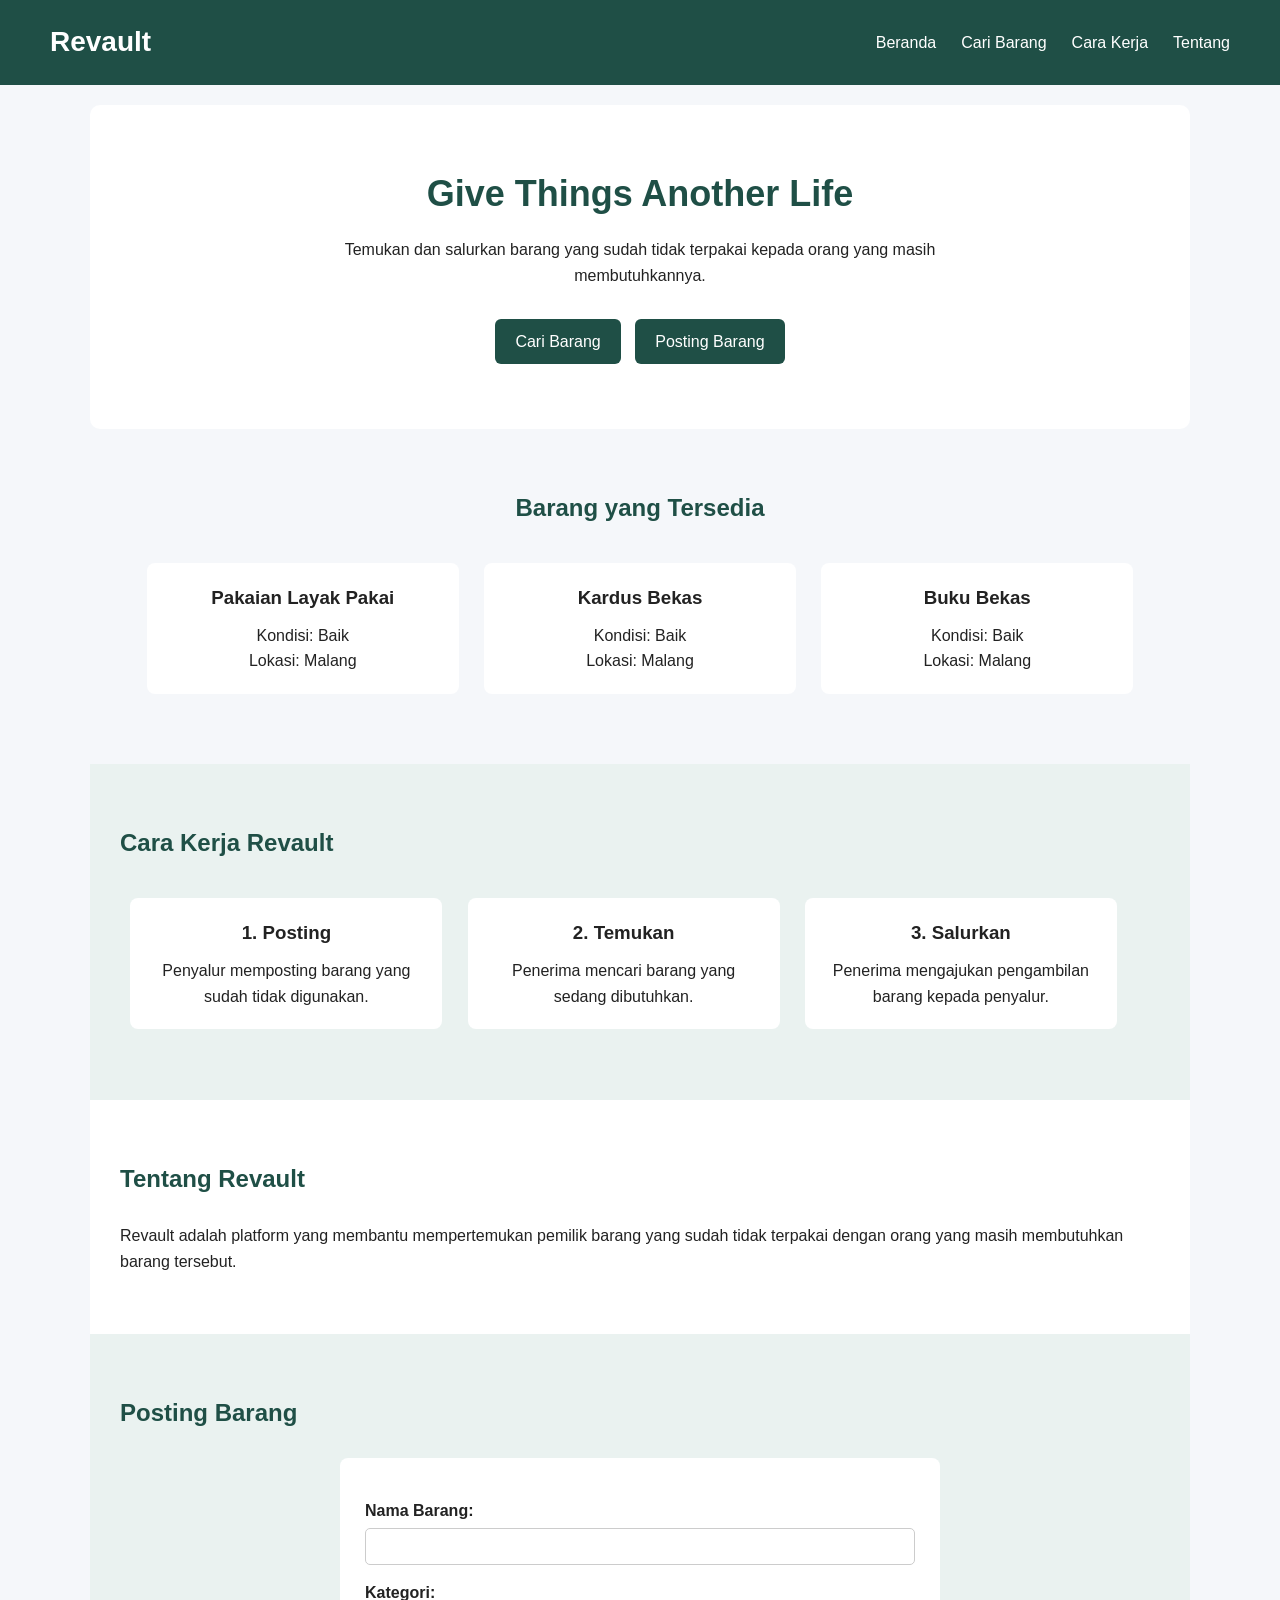
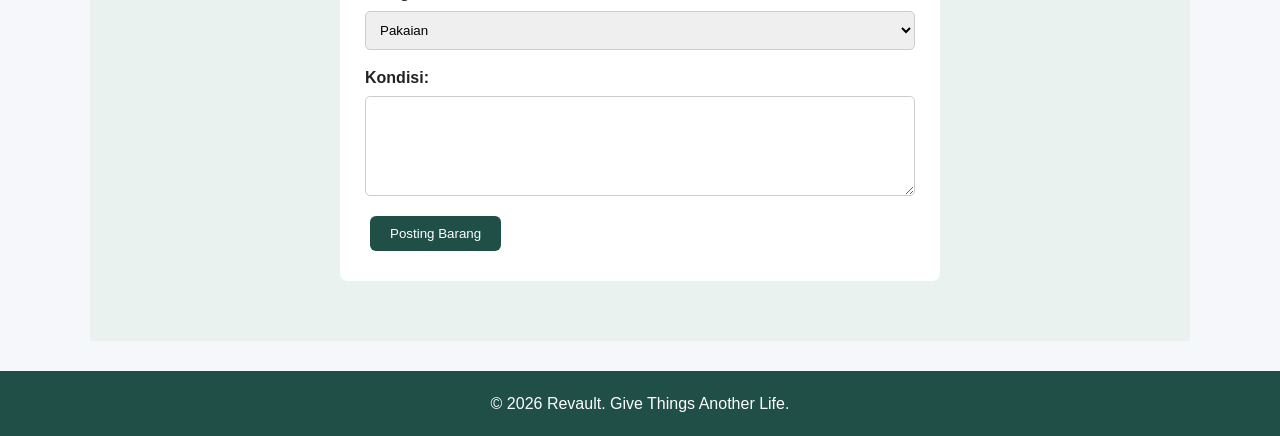
==== index.html @ ac05295e "Menambahkan project awal Revault" ====
<head>
    <meta charset="UTF-8">
    <meta name="viewport" content="width=device-width, initial-scale=1.0">
    <title>Revault - Give Things Another Life</title>
    <link rel="stylesheet" href="style.css">
</head>

<body>

    <!-- Header -->
    <header>
        <!-- Logo -->
        <h1>Revault</h1>

        <!-- Navigation -->
        <nav>
            <ul>
                <li><a href="#beranda">Beranda</a></li>
                <li><a href="#barang">Cari Barang</a></li>
                <li><a href="#cara-kerja">Cara Kerja</a></li>
                <li><a href="#tentang">Tentang</a></li>
            </ul>
        </nav>
    </header>


    <!-- Main Content -->
    <main>

        <!-- Hero -->
        <section id="beranda">
            <h2>Give Things Another Life</h2>
            <p>
                Temukan dan salurkan barang yang sudah tidak terpakai
                kepada orang yang masih membutuhkannya.
            </p>

            <a href="#barang">Cari Barang</a>
            <a href="#posting">Posting Barang</a>
        </section>


        <!-- Barang Tersedia -->
        <section id="barang">
            <h2>Barang yang Tersedia</h2>

            <article>
                <h3>Pakaian Layak Pakai</h3>
                <p>Kondisi: Baik</p>
                <p>Lokasi: Malang</p>
            </article>

            <article>
                <h3>Kardus Bekas</h3>
                <p>Kondisi: Baik</p>
                <p>Lokasi: Malang</p>
            </article>

            <article>
                <h3>Buku Bekas</h3>
                <p>Kondisi: Baik</p>
                <p>Lokasi: Malang</p>
            </article>
        </section>


        <!-- Cara Kerja -->
        <section id="cara-kerja">
            <h2>Cara Kerja Revault</h2>

            <article>
                <h3>1. Posting</h3>
                <p>
                    Penyalur memposting barang yang sudah tidak digunakan.
                </p>
            </article>

            <article>
                <h3>2. Temukan</h3>
                <p>
                    Penerima mencari barang yang sedang dibutuhkan.
                </p>
            </article>

            <article>
                <h3>3. Salurkan</h3>
                <p>
                    Penerima mengajukan pengambilan barang kepada penyalur.
                </p>
            </article>
        </section>


        <!-- Tentang -->
        <section id="tentang">
            <h2>Tentang Revault</h2>
            <p>
                Revault adalah platform yang membantu mempertemukan
                pemilik barang yang sudah tidak terpakai dengan orang
                yang masih membutuhkan barang tersebut.
            </p>
        </section>


        <!-- Posting Barang -->
        <section id="posting">
            <h2>Posting Barang</h2>

            <form>
                <label for="nama-barang">Nama Barang:</label>
                <input type="text" id="nama-barang" name="nama-barang">

                <label for="kategori">Kategori:</label>
                <select id="kategori" name="kategori">
                    <option value="pakaian">Pakaian</option>
                    <option value="elektronik">Elektronik</option>
                    <option value="buku">Buku</option>
                    <option value="kardus">Kardus</option>
                    <option value="lainnya">Lainnya</option>
                </select>

                <label for="kondisi">Kondisi:</label>
                <textarea id="kondisi" name="kondisi"></textarea>

                <button type="submit">Posting Barang</button>
            </form>
        </section>

    </main>


    <!-- Footer -->
    <footer>
        <p>&copy; 2026 Revault. Give Things Another Life.</p>
    </footer>

</body>

</html>
---- style.css ----
/* Reset sederhana */
* {
    margin: 0;
    padding: 0;
    box-sizing: border-box;
}

body {
    font-family: Arial, sans-serif;
    background-color: #f5f7fa;
    color: #222;
    line-height: 1.6;
}

/* Header */
header {
    background-color: #1f4f46;
    color: white;
    padding: 20px 50px;

    display: flex;
    justify-content: space-between;
    align-items: center;
}

header h1 {
    font-size: 28px;
}

/* Navigation */
nav ul {
    list-style: none;
    display: flex;
    gap: 25px;
}

nav a {
    color: white;
    text-decoration: none;
}

nav a:hover {
    text-decoration: underline;
}

/* Main */
main {
    max-width: 1100px;
    margin: auto;
}

/* Semua section */
section {
    padding: 60px 30px;
}

/* Hero */
#beranda {
    text-align: center;
    background-color: white;
    margin-top: 20px;
    border-radius: 10px;
}

#beranda h2 {
    font-size: 36px;
    color: #1f4f46;
    margin-bottom: 15px;
}

#beranda p {
    max-width: 600px;
    margin: 0 auto 25px;
}

/* Tombol */
#beranda a,
button {
    display: inline-block;
    background-color: #1f4f46;
    color: white;
    padding: 10px 20px;
    margin: 5px;
    border: none;
    border-radius: 6px;
    text-decoration: none;
    cursor: pointer;
}

#beranda a:hover,
button:hover {
    background-color: #163a34;
}

/* Barang */
#barang {
    text-align: center;
}

#barang h2,
#cara-kerja h2,
#tentang h2,
#posting h2 {
    color: #1f4f46;
    margin-bottom: 25px;
}

article {
    display: inline-block;
    width: 30%;
    margin: 1%;
    padding: 20px;
    background-color: white;
    border-radius: 8px;
    vertical-align: top;
}

article h3 {
    margin-bottom: 10px;
}

/* Cara kerja */
#cara-kerja {
    background-color: #eaf2f0;
}

#cara-kerja article {
    text-align: center;
}

/* Tentang */
#tentang {
    background-color: white;
}

/* Form */
#posting {
    background-color: #eaf2f0;
}

form {
    max-width: 600px;
    margin: auto;
    background-color: white;
    padding: 25px;
    border-radius: 8px;
}

label {
    display: block;
    margin-top: 15px;
    margin-bottom: 5px;
    font-weight: bold;
}

input,
select,
textarea {
    width: 100%;
    padding: 10px;
    border: 1px solid #ccc;
    border-radius: 5px;
}

textarea {
    height: 100px;
    resize: vertical;
}

button {
    margin-top: 20px;
}

/* Footer */
footer {
    background-color: #1f4f46;
    color: white;
    text-align: center;
    padding: 20px;
    margin-top: 30px;
}
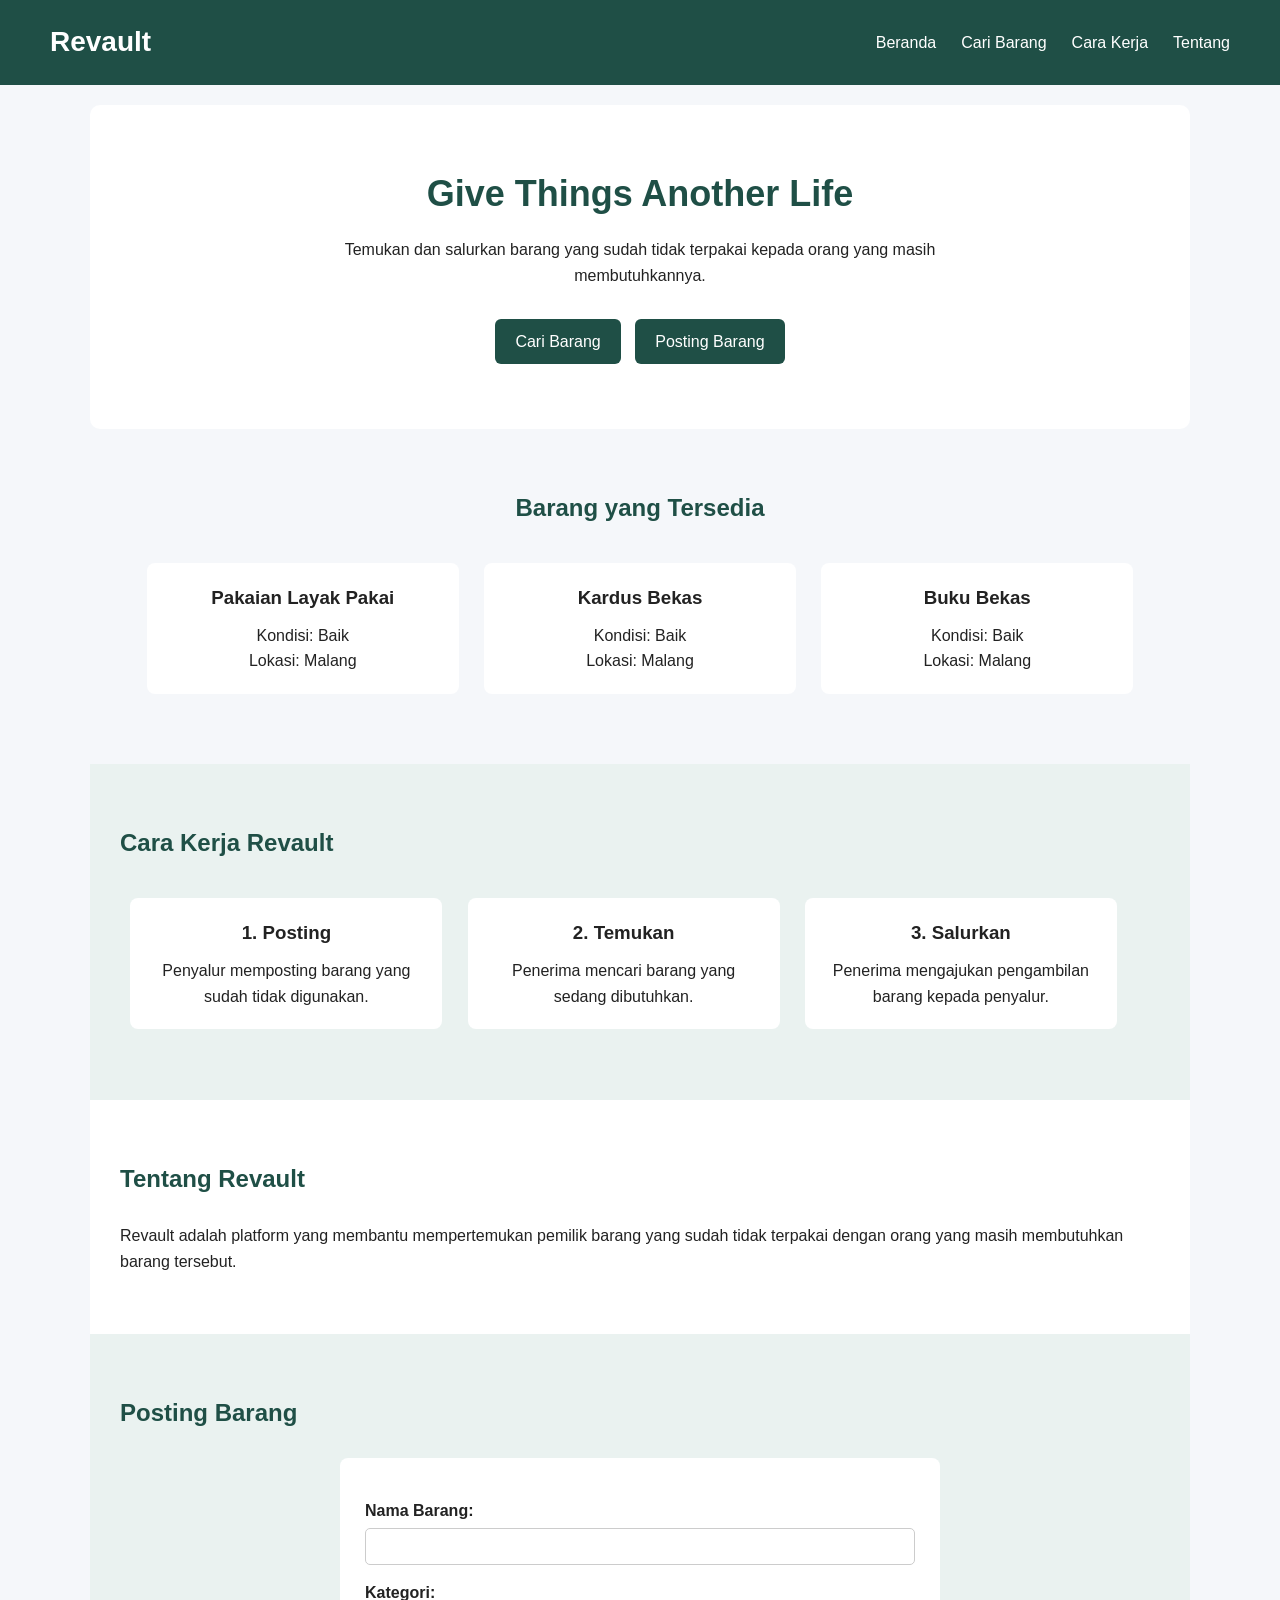
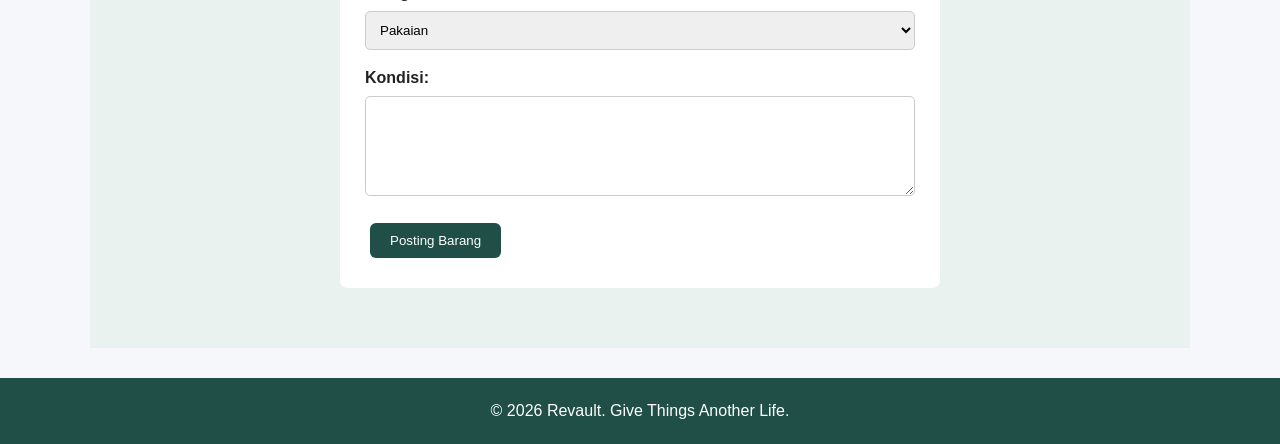
==== commit d29c8dd0: "Rename p.html to index.html" ====
--- a/index.html
+++ b/index.html
@@ -1,3 +1,5 @@
+<!DOCTYPE html>
+<html lang="id">
 <head>
     <meta charset="UTF-8">
     <meta name="viewport" content="width=device-width, initial-scale=1.0">
@@ -131,9 +133,8 @@
 
     <!-- Footer -->
     <footer>
-        <p>&copy; 2026 Revault. Give Things Another Life.</p>
+        <p>&copy 2026 Revault. Give Things Another Life.</p>
     </footer>
 
 </body>
-
-</html>+</html>
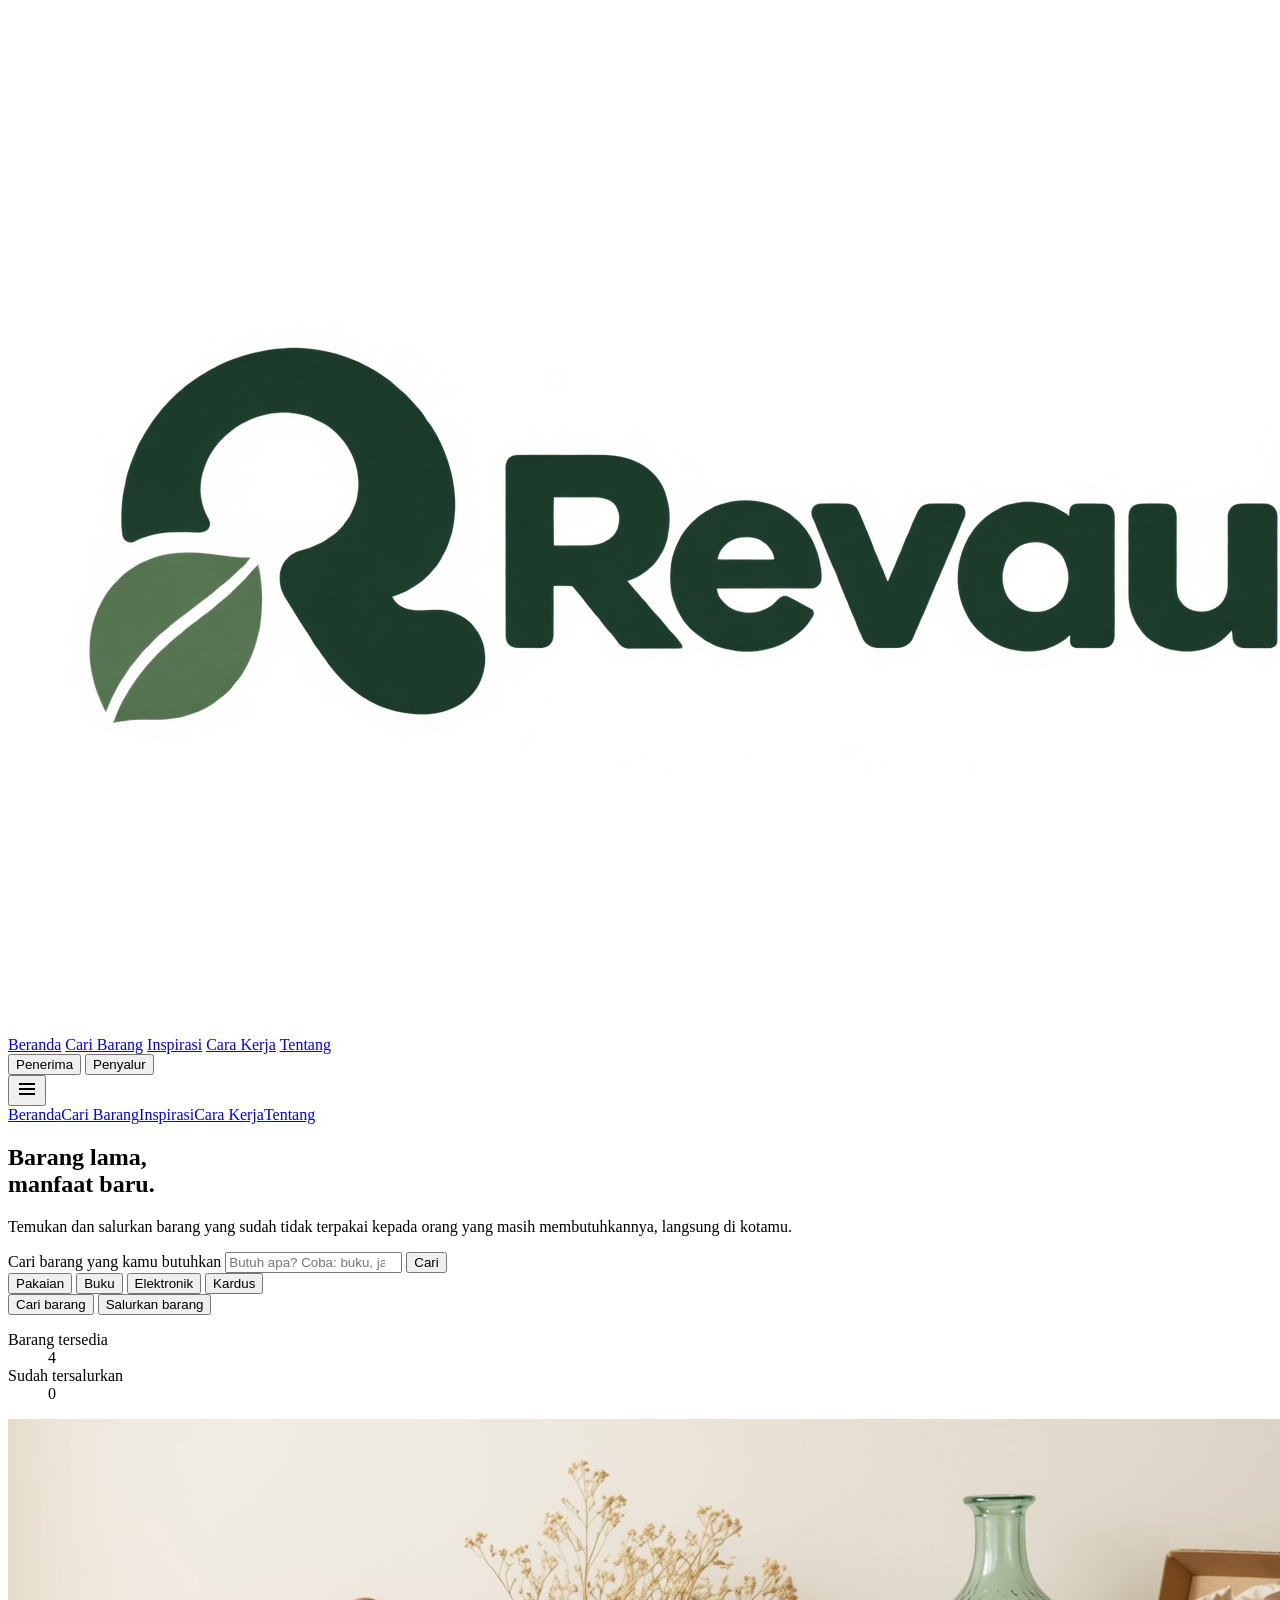
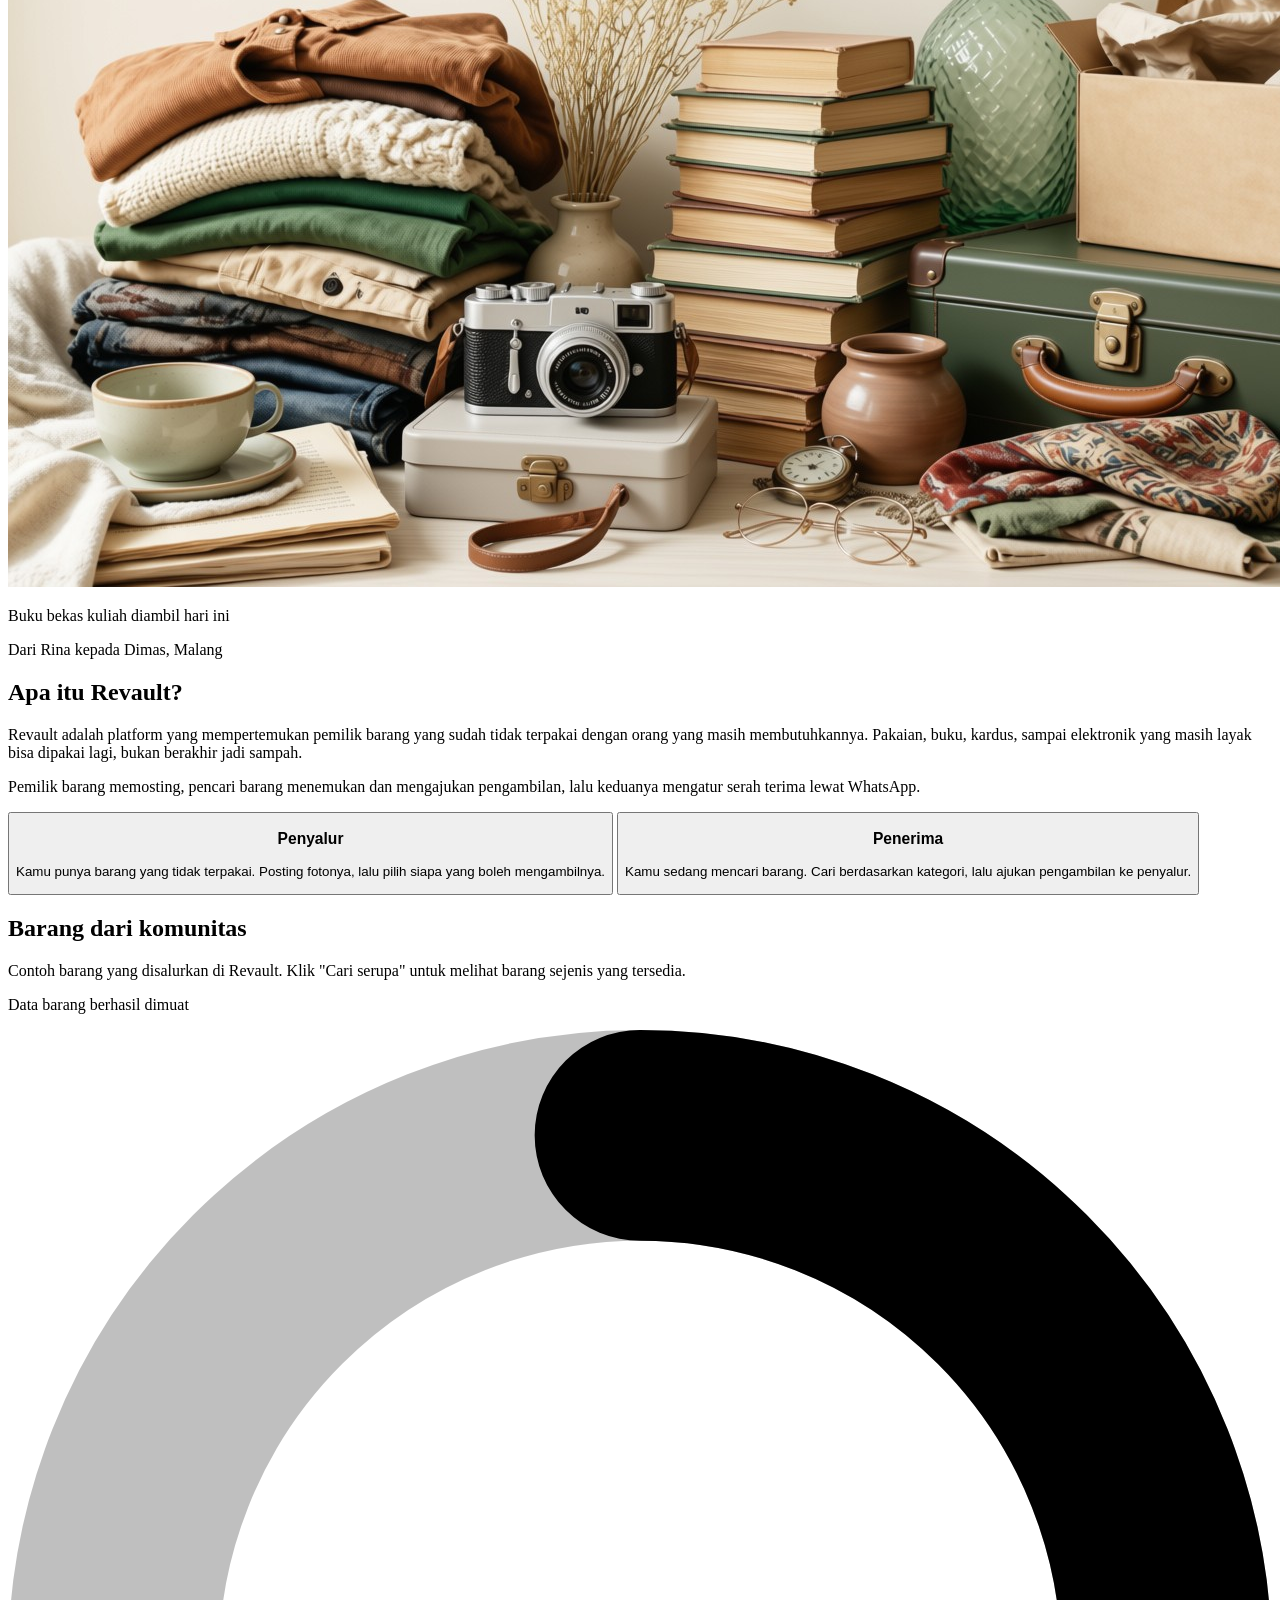
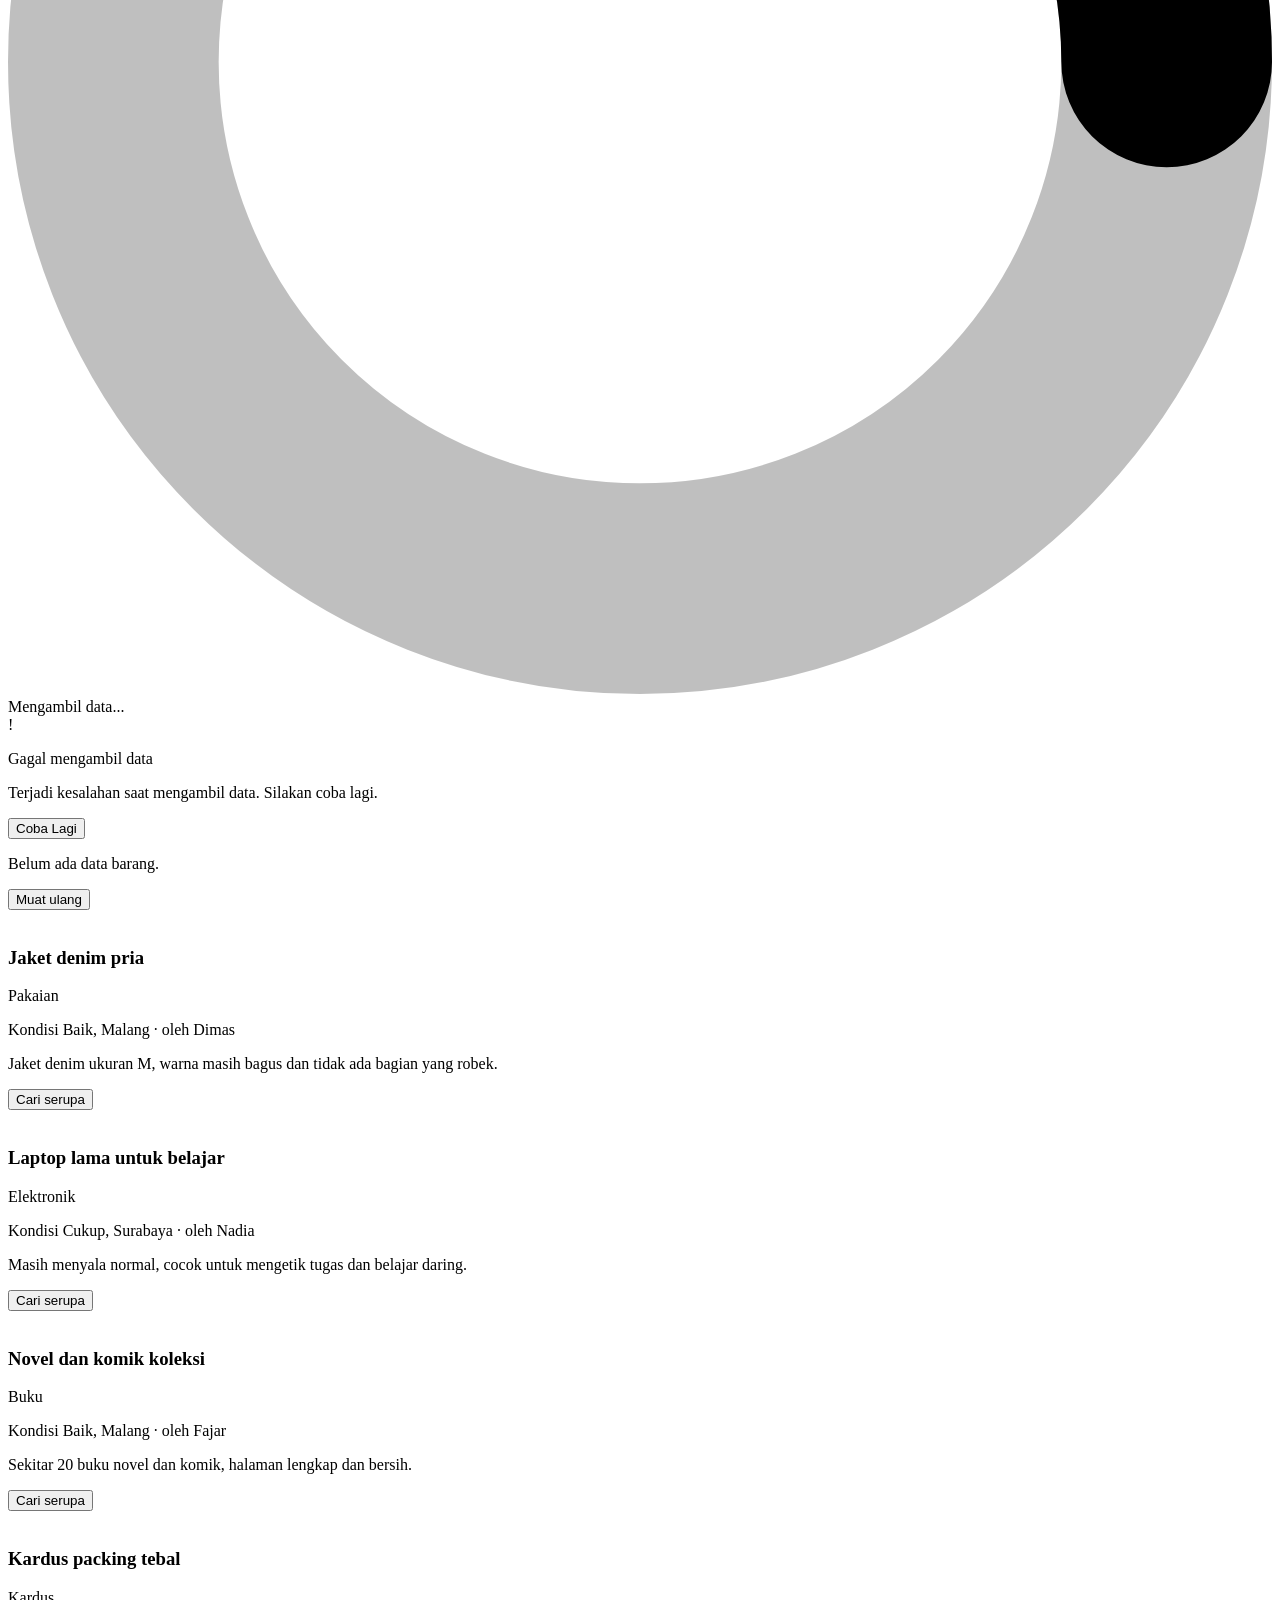
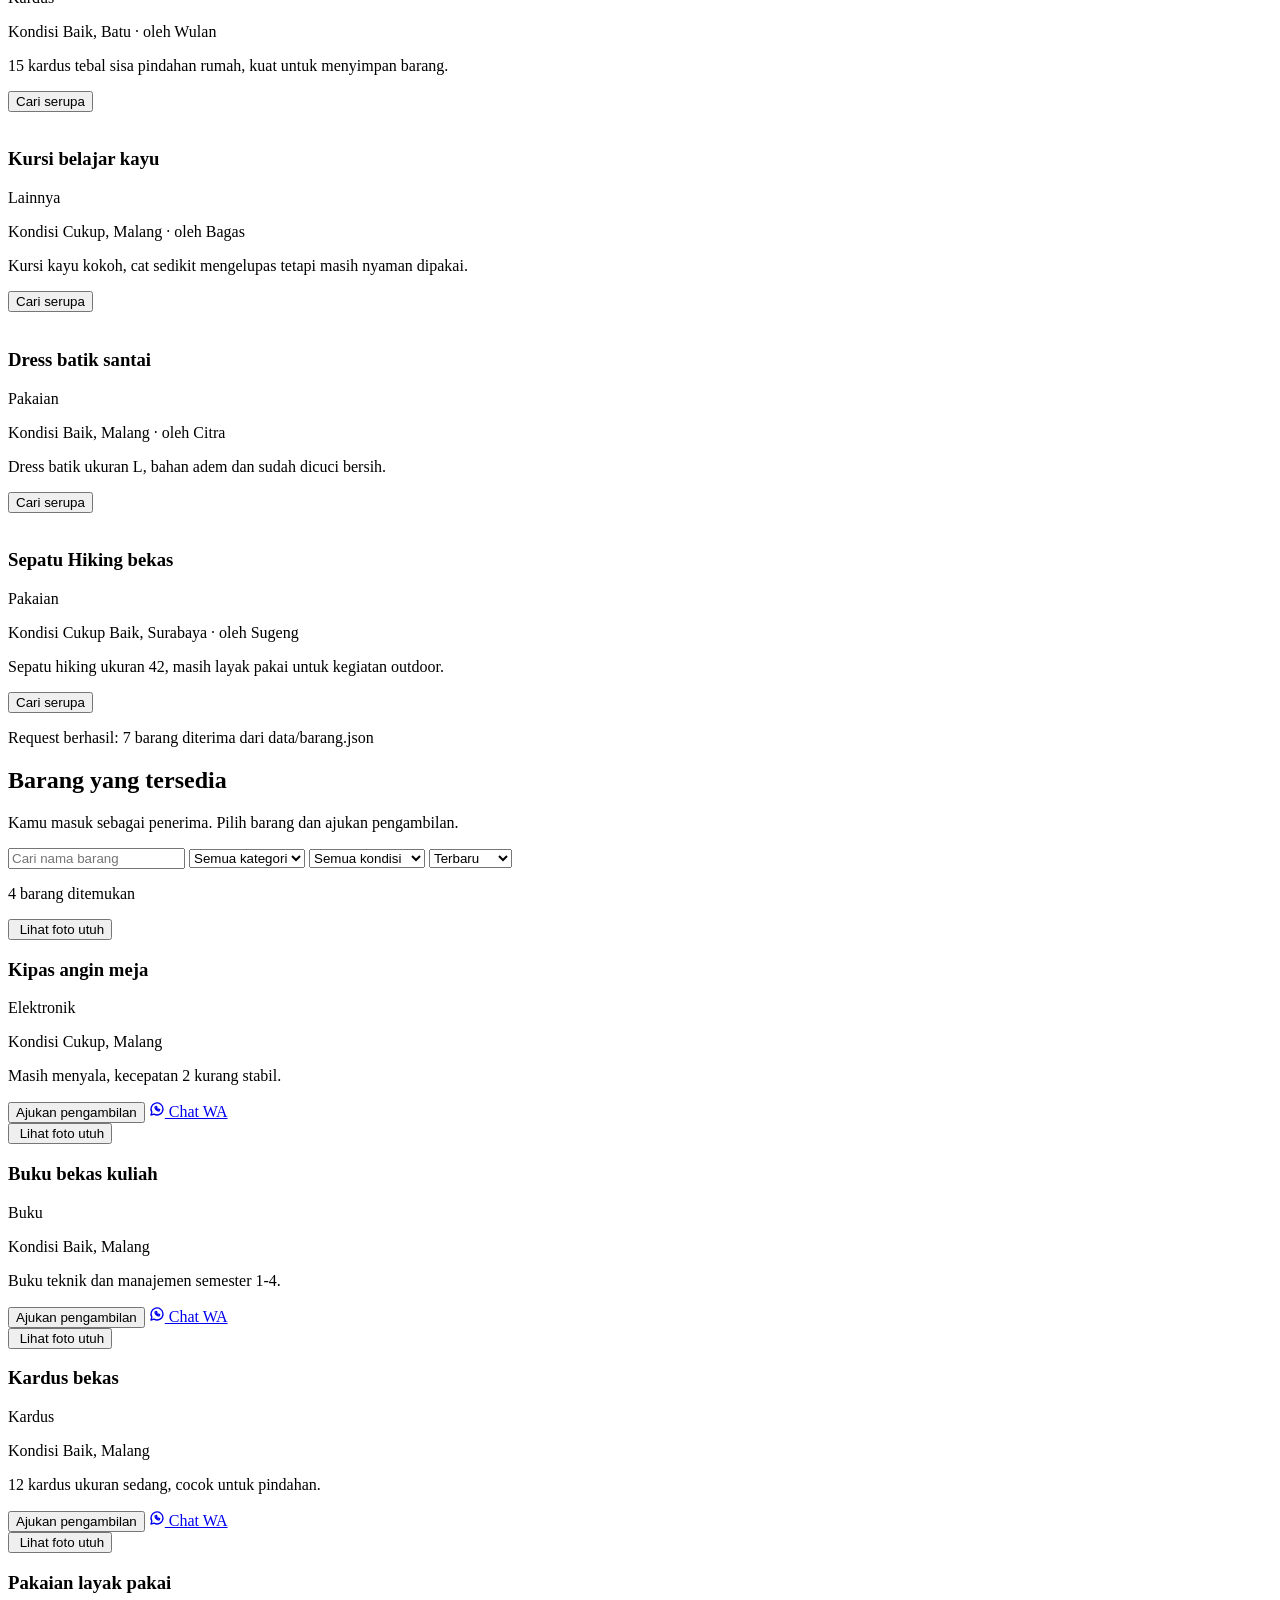
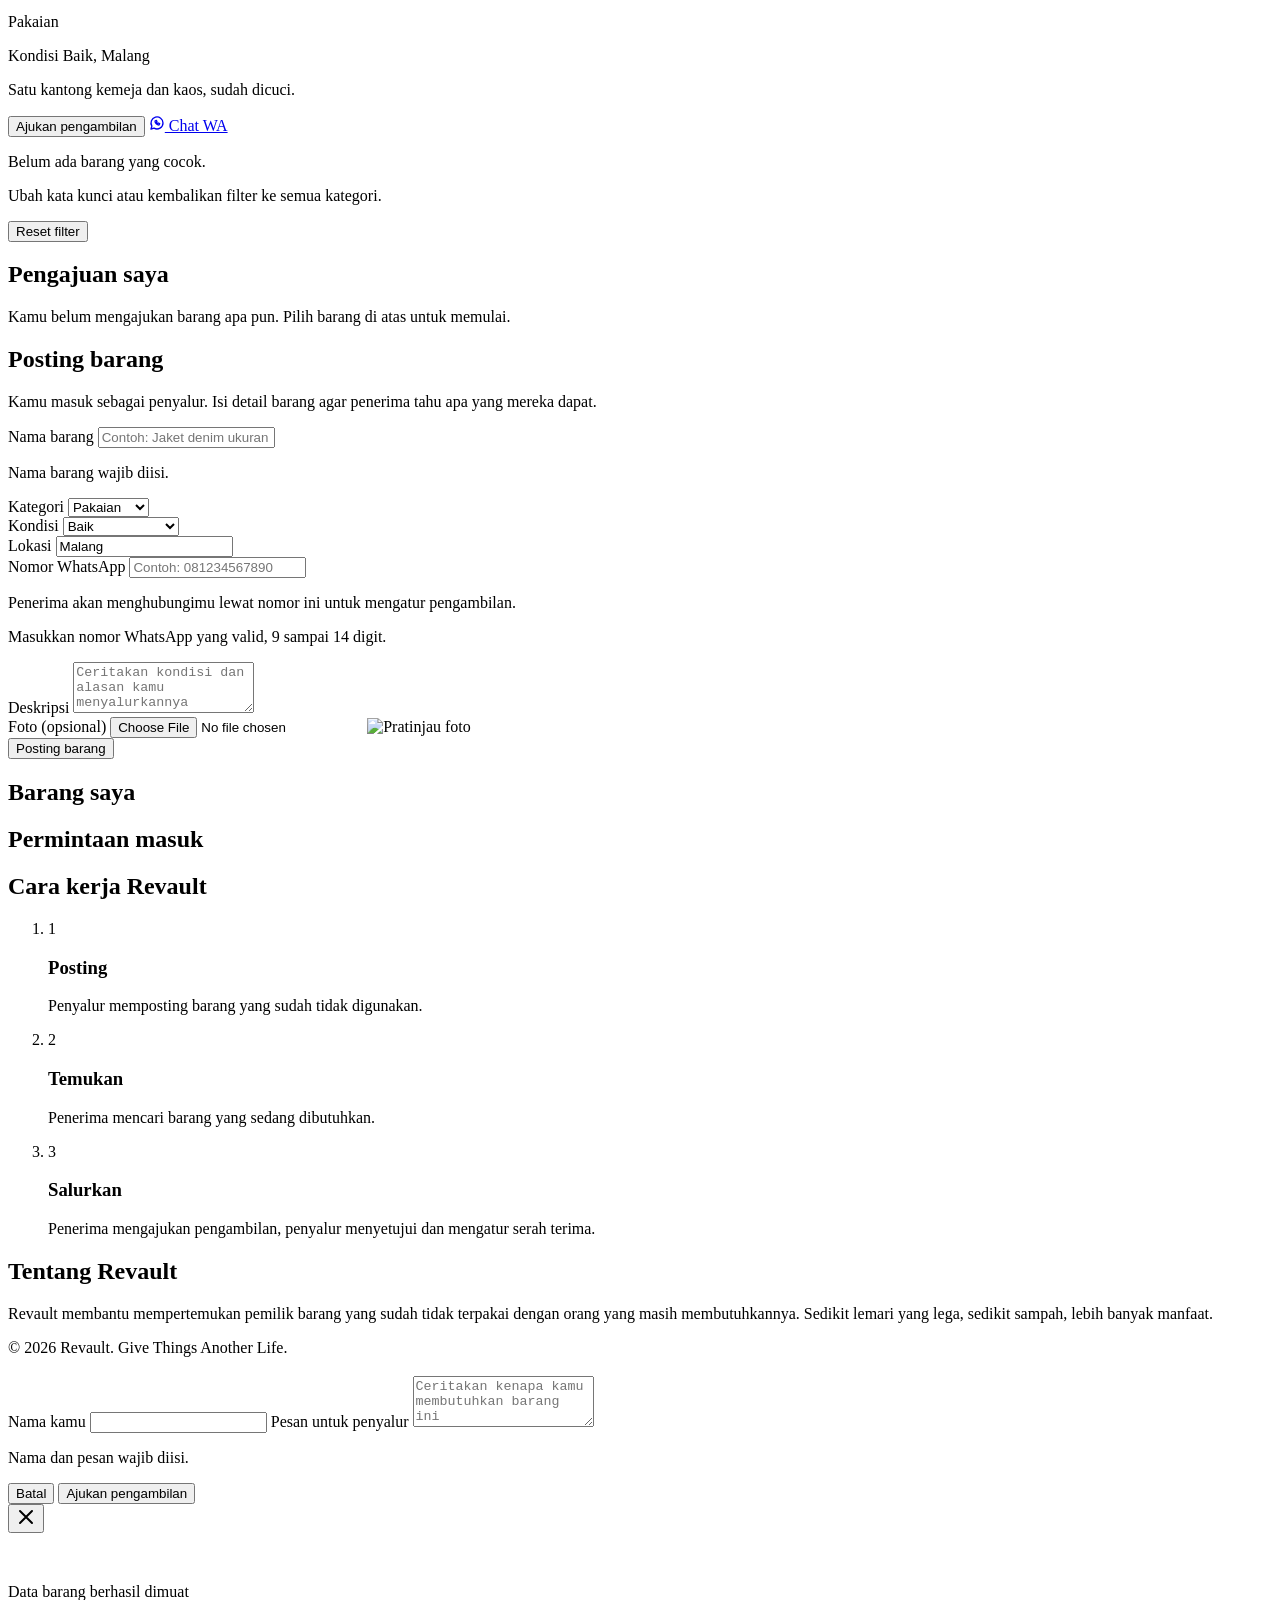
==== commit ee63072b: "complete task week 4" ====
--- a/index.html
+++ b/index.html
@@ -1,140 +1,393 @@
 <!DOCTYPE html>
-<html lang="id">
+<html lang="id" class="scroll-smooth">
+
 <head>
-    <meta charset="UTF-8">
-    <meta name="viewport" content="width=device-width, initial-scale=1.0">
-    <title>Revault - Give Things Another Life</title>
-    <link rel="stylesheet" href="style.css">
+  <meta charset="UTF-8">
+  <meta name="viewport" content="width=device-width, initial-scale=1.0">
+  <title>Revault - Give Things Another Life</title>
+  <link rel="preconnect" href="https://fonts.googleapis.com">
+  <link
+    href="https://fonts.googleapis.com/css2?family=Bricolage+Grotesque:opsz,wght@12..96,500;12..96,700&family=DM+Sans:wght@400;500;700&display=swap"
+    rel="stylesheet">
+  <script src="https://cdn.tailwindcss.com"></script>
+  <script src="tailwind.config.js"></script>
+  <link rel="stylesheet" href="style.css">
 </head>
 
-<body>
-
-    <!-- Header -->
-    <header>
-        <!-- Logo -->
-        <h1>Revault</h1>
-
-        <!-- Navigation -->
-        <nav>
-            <ul>
-                <li><a href="#beranda">Beranda</a></li>
-                <li><a href="#barang">Cari Barang</a></li>
-                <li><a href="#cara-kerja">Cara Kerja</a></li>
-                <li><a href="#tentang">Tentang</a></li>
-            </ul>
-        </nav>
-    </header>
-
-
-    <!-- Main Content -->
-    <main>
-
-        <!-- Hero -->
-        <section id="beranda">
-            <h2>Give Things Another Life</h2>
-            <p>
-                Temukan dan salurkan barang yang sudah tidak terpakai
-                kepada orang yang masih membutuhkannya.
-            </p>
-
-            <a href="#barang">Cari Barang</a>
-            <a href="#posting">Posting Barang</a>
-        </section>
-
-
-        <!-- Barang Tersedia -->
-        <section id="barang">
-            <h2>Barang yang Tersedia</h2>
-
-            <article>
-                <h3>Pakaian Layak Pakai</h3>
-                <p>Kondisi: Baik</p>
-                <p>Lokasi: Malang</p>
-            </article>
-
-            <article>
-                <h3>Kardus Bekas</h3>
-                <p>Kondisi: Baik</p>
-                <p>Lokasi: Malang</p>
-            </article>
-
-            <article>
-                <h3>Buku Bekas</h3>
-                <p>Kondisi: Baik</p>
-                <p>Lokasi: Malang</p>
-            </article>
-        </section>
-
-
-        <!-- Cara Kerja -->
-        <section id="cara-kerja">
-            <h2>Cara Kerja Revault</h2>
-
-            <article>
-                <h3>1. Posting</h3>
-                <p>
-                    Penyalur memposting barang yang sudah tidak digunakan.
-                </p>
-            </article>
-
-            <article>
-                <h3>2. Temukan</h3>
-                <p>
-                    Penerima mencari barang yang sedang dibutuhkan.
-                </p>
-            </article>
-
-            <article>
-                <h3>3. Salurkan</h3>
-                <p>
-                    Penerima mengajukan pengambilan barang kepada penyalur.
-                </p>
-            </article>
-        </section>
-
-
-        <!-- Tentang -->
-        <section id="tentang">
-            <h2>Tentang Revault</h2>
-            <p>
-                Revault adalah platform yang membantu mempertemukan
-                pemilik barang yang sudah tidak terpakai dengan orang
-                yang masih membutuhkan barang tersebut.
-            </p>
-        </section>
-
-
-        <!-- Posting Barang -->
-        <section id="posting">
-            <h2>Posting Barang</h2>
-
-            <form>
-                <label for="nama-barang">Nama Barang:</label>
-                <input type="text" id="nama-barang" name="nama-barang">
-
-                <label for="kategori">Kategori:</label>
-                <select id="kategori" name="kategori">
-                    <option value="pakaian">Pakaian</option>
-                    <option value="elektronik">Elektronik</option>
-                    <option value="buku">Buku</option>
-                    <option value="kardus">Kardus</option>
-                    <option value="lainnya">Lainnya</option>
+<body class="bg-mist text-ink font-sans antialiased">
+
+  <!-- Header -->
+  <header class="sticky top-0 z-40 bg-mist/90 backdrop-blur border-b border-forest/10">
+    <div class="mx-auto max-w-6xl px-5 h-16 flex items-center justify-between gap-4">
+      <a href="#beranda" class="focus-ring rounded"> <img src="Assets/logo.png" alt="Revault" class="h-[90px] w-auto">
+      </a>
+      <nav class="hidden md:flex gap-7 text-sm font-medium">
+        <a href="#beranda" class="nav-link hover:text-forest">Beranda</a>
+        <a href="#barang" class="nav-link hover:text-forest">Cari Barang</a>
+        <a href="#inspirasi" class="nav-link hover:text-forest">Inspirasi</a>
+        <a href="#cara-kerja" class="nav-link hover:text-forest">Cara Kerja</a>
+        <a href="#tentang" class="nav-link hover:text-forest">Tentang</a>
+      </nav>
+      <div class="flex items-center gap-2">
+        <div class="flex rounded-full bg-forest-soft p-1 text-sm font-medium" role="group" aria-label="Pilih peran">
+          <button data-role="penerima" class="role-btn focus-ring rounded-full px-4 py-1.5 transition">Penerima</button>
+          <button data-role="penyalur" class="role-btn focus-ring rounded-full px-4 py-1.5 transition">Penyalur</button>
+        </div>
+        <button id="menuBtn" class="md:hidden focus-ring rounded p-2" aria-label="Buka menu">
+          <svg width="22" height="22" fill="none" stroke="currentColor" stroke-width="2">
+            <path d="M3 6h16M3 11h16M3 16h16" />
+          </svg>
+        </button>
+      </div>
+    </div>
+    <nav id="mobileNav"
+      class="md:hidden border-t border-forest/10 px-5 py-3 flex flex-col gap-3 text-sm font-medium">
+      <a href="#beranda">Beranda</a><a href="#barang">Cari Barang</a><a href="#inspirasi">Inspirasi</a><a
+        href="#cara-kerja">Cara Kerja</a><a href="#tentang">Tentang</a>
+    </nav>
+  </header>
+
+  <main>
+    <!-- Hero -->
+    <section id="beranda" class="mx-auto max-w-6xl px-5 pt-14 pb-16 grid lg:grid-cols-2 gap-10 items-center">
+      <div>
+        <h1 class="font-display text-5xl sm:text-6xl font-bold leading-[1.05] text-forest">Barang lama, <br>manfaat
+          baru.</h1>
+        <p class="mt-6 max-w-md text-lg text-ink/75">Temukan dan salurkan barang yang sudah tidak terpakai kepada orang
+          yang masih membutuhkannya, langsung di kotamu.</p>
+        <form id="heroSearch"
+          class="mt-8 flex max-w-md items-center rounded-full border border-forest/20 bg-white p-1.5 pl-5 shadow-sm transition focus-within:border-forest focus-within:shadow-md hover:shadow-md"
+          role="search">
+          <label for="heroQ" class="sr-only">Cari barang yang kamu butuhkan</label>
+          <input id="heroQ" type="search" placeholder="Butuh apa? Coba: buku, jaket, kardus"
+            class="w-full bg-transparent py-2 outline-none placeholder:text-ink/40">
+          <button type="submit"
+            class="shrink-0 rounded-full bg-forest px-5 py-2.5 text-sm font-medium text-white hover:bg-forest-dark">Cari</button>
+        </form>
+        <div class="mt-3 flex flex-wrap gap-2 text-sm" aria-label="Pencarian cepat">
+          <button data-chip="Pakaian"
+            class="chip rounded-full bg-forest-soft px-4 py-1.5 text-forest hover:bg-forest hover:text-white">Pakaian</button>
+          <button data-chip="Buku"
+            class="chip rounded-full bg-forest-soft px-4 py-1.5 text-forest hover:bg-forest hover:text-white">Buku</button>
+          <button data-chip="Elektronik"
+            class="chip rounded-full bg-forest-soft px-4 py-1.5 text-forest hover:bg-forest hover:text-white">Elektronik</button>
+          <button data-chip="Kardus"
+            class="chip rounded-full bg-forest-soft px-4 py-1.5 text-forest hover:bg-forest hover:text-white">Kardus</button>
+        </div>
+        <div class="mt-8 flex flex-wrap gap-3">
+          <button data-goto="penerima"
+            class="focus-ring rounded-full bg-forest px-6 py-3 font-medium text-white hover:bg-forest-dark transition">Cari
+            barang</button>
+          <button data-goto="penyalur"
+            class="focus-ring rounded-full border border-forest px-6 py-3 font-medium text-forest hover:bg-forest-soft transition">Salurkan
+            barang</button>
+        </div>
+        <dl class="mt-10 flex gap-10">
+          <div>
+            <dt class="text-sm text-ink/60">Barang tersedia</dt>
+            <dd id="statAvail" class="font-display text-3xl font-bold">0</dd>
+          </div>
+          <div>
+            <dt class="text-sm text-ink/60">Sudah tersalurkan</dt>
+            <dd id="statGiven" class="font-display text-3xl font-bold">0</dd>
+          </div>
+        </dl>
+      </div>
+      <div class="relative">
+        <img src="Assets/bg3.jpg" alt="Contoh barang yang disalurkan"
+          class="w-full h-[420px] object-cover rounded-[2rem] bg-forest-soft transition duration-500 hover:scale-[1.02] hover:shadow-2xl"
+          onerror="this.style.opacity=0">
+        <div
+          class="absolute -bottom-5 -left-3 sm:-left-6 max-w-[15rem] rounded-2xl bg-white p-4 shadow-xl transition duration-300 hover:-translate-y-1 hover:shadow-2xl">
+          <p class="text-sm font-medium">Buku bekas kuliah diambil hari ini</p>
+          <p class="text-xs text-ink/60 mt-1">Dari Rina kepada Dimas, Malang</p>
+        </div>
+      </div>
+    </section>
+
+    <!-- Apa itu Revault -->
+    <section id="apa-itu" class="mx-auto max-w-6xl px-5 pb-16">
+      <div class="grid gap-8 rounded-[2rem] bg-forest-soft p-8 sm:p-12 lg:grid-cols-2 lg:items-center">
+        <div>
+          <h2 class="font-display text-3xl font-bold text-forest">Apa itu Revault?</h2>
+          <p class="mt-4 max-w-prose text-lg leading-relaxed text-ink/80">Revault adalah platform yang mempertemukan
+            pemilik barang yang sudah tidak terpakai dengan orang yang masih membutuhkannya. Pakaian, buku, kardus,
+            sampai elektronik yang masih layak bisa dipakai lagi, bukan berakhir jadi sampah.</p>
+          <p class="mt-3 max-w-prose leading-relaxed text-ink/70">Pemilik barang memosting, pencari barang menemukan dan
+            mengajukan pengambilan, lalu keduanya mengatur serah terima lewat WhatsApp.</p>
+        </div>
+        <div class="grid gap-4 sm:grid-cols-2">
+          <button data-goto="penyalur"
+            class="focus-ring rounded-2xl bg-white p-5 text-left transition duration-300 hover:-translate-y-1 hover:shadow-lg">
+            <h3 class="font-display text-xl font-bold text-forest">Penyalur</h3>
+            <p class="mt-2 text-sm text-ink/70">Kamu punya barang yang tidak terpakai. Posting fotonya, lalu pilih siapa
+              yang boleh mengambilnya.</p>
+          </button>
+          <button data-goto="penerima"
+            class="focus-ring rounded-2xl bg-white p-5 text-left transition duration-300 hover:-translate-y-1 hover:shadow-lg">
+            <h3 class="font-display text-xl font-bold text-forest">Penerima</h3>
+            <p class="mt-2 text-sm text-ink/70">Kamu sedang mencari barang. Cari berdasarkan kategori, lalu ajukan
+              pengambilan ke penyalur.</p>
+          </button>
+        </div>
+      </div>
+    </section>
+
+
+    <!-- Inspirasi Barang: data dimuat dari API (api.js) -->
+    <section id="inspirasi" class="mx-auto max-w-6xl px-5 pb-16" aria-labelledby="inspirasiTitle">
+      <div class="flex flex-col gap-1">
+        <h2 id="inspirasiTitle" class="font-display text-3xl font-bold text-forest">Barang dari komunitas</h2>
+        <p class="text-ink/65">Contoh barang yang disalurkan di Revault. Klik "Cari serupa" untuk melihat barang
+          sejenis yang tersedia.</p>
+      </div>
+
+      <p id="apiStatus" class="sr-only" aria-live="polite"></p>
+
+      <!-- State: loading -->
+      <div id="apiLoading" class="mt-7" role="status" aria-label="Memuat data">
+        <div class="flex items-center gap-3 text-forest">
+          <svg class="h-6 w-6 animate-spin" viewBox="0 0 24 24" fill="none" aria-hidden="true">
+            <circle cx="12" cy="12" r="10" stroke="currentColor" stroke-opacity=".25" stroke-width="4" />
+            <path d="M22 12a10 10 0 0 0-10-10" stroke="currentColor" stroke-width="4" stroke-linecap="round" />
+          </svg>
+          <span class="font-medium">Mengambil data...</span>
+        </div>
+        <div id="apiSkeleton" class="mt-5 grid gap-6 sm:grid-cols-2 lg:grid-cols-3" aria-hidden="true"></div>
+      </div>
+
+      <!-- State: error -->
+      <div id="apiError" class="mt-7 hidden rounded-2xl border border-red-200 bg-red-50 p-8 text-center" role="alert">
+        <div class="mx-auto grid h-12 w-12 place-items-center rounded-full bg-red-600 text-2xl font-bold text-white"
+          aria-hidden="true">!</div>
+        <p class="mt-4 font-display text-xl font-bold text-red-800">Gagal mengambil data</p>
+        <p class="mt-1 text-sm text-red-900/80">Terjadi kesalahan saat mengambil data. Silakan coba lagi.</p>
+        <p id="apiErrMsg" class="mt-2 text-xs text-red-900/60"></p>
+        <button id="apiRetry" type="button"
+          class="focus-ring mt-5 rounded-full bg-forest px-6 py-2.5 text-sm font-medium text-white hover:bg-forest-dark">Coba
+          Lagi</button>
+      </div>
+
+      <!-- State: data kosong -->
+      <div id="apiEmpty" class="mt-7 hidden rounded-2xl border border-dashed border-forest/30 p-10 text-center">
+        <p class="font-medium">Belum ada data barang.</p>
+        <button id="apiRetryEmpty" type="button"
+          class="focus-ring mt-4 rounded-full bg-forest px-5 py-2 text-sm text-white">Muat ulang</button>
+      </div>
+
+      <!-- State: success (diisi oleh api.js) -->
+      <div id="apiGrid" class="mt-7 grid gap-6 sm:grid-cols-2 lg:grid-cols-3"></div>
+      <p id="apiInfo" class="mt-5 hidden text-sm text-forest"></p>
+    </section>
+
+    <!-- Panel: PENERIMA -->
+    <div id="panelPenerima">
+      <section id="barang" class="bg-white border-y border-forest/10">
+        <div class="mx-auto max-w-6xl px-5 py-14">
+          <div class="flex flex-col gap-1">
+            <h2 class="font-display text-3xl font-bold text-forest">Barang yang tersedia</h2>
+            <p class="text-ink/65">Kamu masuk sebagai penerima. Pilih barang dan ajukan pengambilan.</p>
+          </div>
+          <div class="mt-7 grid gap-3 sm:grid-cols-2 lg:grid-cols-4">
+            <input id="fSearch" type="search" placeholder="Cari nama barang"
+              class="focus-ring rounded-xl border border-forest/20 bg-mist px-4 py-2.5">
+            <select id="fKategori" class="focus-ring rounded-xl border border-forest/20 bg-mist px-4 py-2.5">
+              <option value="">Semua kategori</option>
+              <option>Pakaian</option>
+              <option>Elektronik</option>
+              <option>Buku</option>
+              <option>Kardus</option>
+              <option>Lainnya</option>
+            </select>
+            <select id="fKondisi" class="focus-ring rounded-xl border border-forest/20 bg-mist px-4 py-2.5">
+              <option value="">Semua kondisi</option>
+              <option>Baik</option>
+              <option>Cukup</option>
+              <option>Perlu perbaikan</option>
+            </select>
+            <select id="fSort" class="focus-ring rounded-xl border border-forest/20 bg-mist px-4 py-2.5">
+              <option value="baru">Terbaru</option>
+              <option value="nama">Nama A-Z</option>
+            </select>
+          </div>
+          <p id="resultInfo" class="mt-5 text-sm text-ink/60"></p>
+          <div id="grid" class="mt-4 grid gap-6 sm:grid-cols-2 lg:grid-cols-3"></div>
+          <div id="empty" class="hidden mt-8 rounded-2xl border border-dashed border-forest/30 p-10 text-center">
+            <p class="font-medium">Belum ada barang yang cocok.</p>
+            <p class="text-sm text-ink/60 mt-1">Ubah kata kunci atau kembalikan filter ke semua kategori.</p>
+            <button id="resetFilter" class="focus-ring mt-4 rounded-full bg-forest px-5 py-2 text-sm text-white">Reset
+              filter</button>
+          </div>
+        </div>
+      </section>
+
+      <section class="mx-auto max-w-6xl px-5 py-14">
+        <h2 class="font-display text-2xl font-bold text-forest">Pengajuan saya</h2>
+        <div id="myRequests" class="mt-5 grid gap-3"></div>
+      </section>
+    </div>
+
+    <!-- Panel: PENYALUR -->
+    <div id="panelPenyalur" class="hidden">
+      <section id="posting" class="bg-white border-y border-forest/10">
+        <div class="mx-auto max-w-6xl px-5 py-14 grid lg:grid-cols-5 gap-10">
+          <div class="lg:col-span-2">
+            <h2 class="font-display text-3xl font-bold text-forest">Posting barang</h2>
+            <p class="mt-2 text-ink/65">Kamu masuk sebagai penyalur. Isi detail barang agar penerima tahu apa yang
+              mereka dapat.</p>
+          </div>
+          <form id="postForm" class="lg:col-span-3 grid gap-4" novalidate>
+            <div>
+              <label for="nama" class="block text-sm font-medium mb-1">Nama barang</label>
+              <input id="nama" class="focus-ring w-full rounded-xl border border-forest/20 bg-mist px-4 py-2.5"
+                placeholder="Contoh: Jaket denim ukuran M">
+              <p data-err="nama" class="hidden mt-1 text-sm text-red-700">Nama barang wajib diisi.</p>
+            </div>
+            <div class="grid sm:grid-cols-3 gap-4">
+              <div><label for="kategori" class="block text-sm font-medium mb-1">Kategori</label>
+                <select id="kategori" class="focus-ring w-full rounded-xl border border-forest/20 bg-mist px-4 py-2.5">
+                  <option>Pakaian</option>
+                  <option>Elektronik</option>
+                  <option>Buku</option>
+                  <option>Kardus</option>
+                  <option>Lainnya</option>
                 </select>
-
-                <label for="kondisi">Kondisi:</label>
-                <textarea id="kondisi" name="kondisi"></textarea>
-
-                <button type="submit">Posting Barang</button>
-            </form>
-        </section>
-
-    </main>
-
-
-    <!-- Footer -->
-    <footer>
-        <p>&copy 2026 Revault. Give Things Another Life.</p>
-    </footer>
-
+              </div>
+              <div><label for="kondisi" class="block text-sm font-medium mb-1">Kondisi</label>
+                <select id="kondisi" class="focus-ring w-full rounded-xl border border-forest/20 bg-mist px-4 py-2.5">
+                  <option>Baik</option>
+                  <option>Cukup</option>
+                  <option>Perlu perbaikan</option>
+                </select>
+              </div>
+              <div><label for="lokasi" class="block text-sm font-medium mb-1">Lokasi</label>
+                <input id="lokasi" value="Malang"
+                  class="focus-ring w-full rounded-xl border border-forest/20 bg-mist px-4 py-2.5">
+              </div>
+            </div>
+            <div>
+              <label for="wa" class="block text-sm font-medium mb-1">Nomor WhatsApp</label>
+              <input id="wa" type="tel" inputmode="tel"
+                class="focus-ring w-full rounded-xl border border-forest/20 bg-mist px-4 py-2.5"
+                placeholder="Contoh: 081234567890">
+              <p class="mt-1 text-xs text-ink/60">Penerima akan menghubungimu lewat nomor ini untuk mengatur
+                pengambilan.</p>
+              <p data-err="wa" class="hidden mt-1 text-sm text-red-700">Masukkan nomor WhatsApp yang valid, 9 sampai 14
+                digit.</p>
+            </div>
+            <div>
+              <label for="deskripsi" class="block text-sm font-medium mb-1">Deskripsi</label>
+              <textarea id="deskripsi" rows="3"
+                class="focus-ring w-full rounded-xl border border-forest/20 bg-mist px-4 py-2.5"
+                placeholder="Ceritakan kondisi dan alasan kamu menyalurkannya"></textarea>
+            </div>
+            <div>
+              <label for="foto" class="block text-sm font-medium mb-1">Foto (opsional)</label>
+              <input id="foto" type="file" accept="image/*"
+                class="focus-ring w-full text-sm file:mr-3 file:rounded-full file:border-0 file:bg-forest-soft file:px-4 file:py-2 file:text-forest">
+              <img id="preview" alt="Pratinjau foto" class="hidden mt-3 h-40 w-40 rounded-xl object-cover">
+            </div>
+            <button type="submit"
+              class="focus-ring justify-self-start rounded-full bg-forest px-6 py-3 font-medium text-white hover:bg-forest-dark transition">Posting
+              barang</button>
+          </form>
+        </div>
+      </section>
+
+      <section class="mx-auto max-w-6xl px-5 py-14 grid lg:grid-cols-2 gap-10">
+        <div>
+          <h2 class="font-display text-2xl font-bold text-forest">Barang saya</h2>
+          <div id="myItems" class="mt-5 grid gap-3"></div>
+        </div>
+        <div>
+          <h2 class="font-display text-2xl font-bold text-forest">Permintaan masuk</h2>
+          <div id="incoming" class="mt-5 grid gap-3"></div>
+        </div>
+      </section>
+    </div>
+
+    <!-- Cara kerja -->
+    <section id="cara-kerja" class="bg-forest text-white">
+      <div class="mx-auto max-w-6xl px-5 py-16">
+        <h2 class="font-display text-3xl font-bold">Cara kerja Revault</h2>
+        <ol class="mt-8 grid gap-8 md:grid-cols-3">
+          <li class="group rounded-2xl p-4 -m-4 transition duration-300 hover:-translate-y-1 hover:bg-white/10"><span
+              class="grid h-10 w-10 place-items-center rounded-full bg-sun font-display font-bold text-ink transition group-hover:scale-110 group-hover:rotate-6">1</span>
+            <h3 class="mt-4 text-xl font-medium">Posting</h3>
+            <p class="mt-2 text-white/75">Penyalur memposting barang yang sudah tidak digunakan.</p>
+          </li>
+          <li class="group rounded-2xl p-4 -m-4 transition duration-300 hover:-translate-y-1 hover:bg-white/10"><span
+              class="grid h-10 w-10 place-items-center rounded-full bg-sun font-display font-bold text-ink transition group-hover:scale-110 group-hover:rotate-6">2</span>
+            <h3 class="mt-4 text-xl font-medium">Temukan</h3>
+            <p class="mt-2 text-white/75">Penerima mencari barang yang sedang dibutuhkan.</p>
+          </li>
+          <li class="group rounded-2xl p-4 -m-4 transition duration-300 hover:-translate-y-1 hover:bg-white/10"><span
+              class="grid h-10 w-10 place-items-center rounded-full bg-sun font-display font-bold text-ink transition group-hover:scale-110 group-hover:rotate-6">3</span>
+            <h3 class="mt-4 text-xl font-medium">Salurkan</h3>
+            <p class="mt-2 text-white/75">Penerima mengajukan pengambilan, penyalur menyetujui dan mengatur serah
+              terima.</p>
+          </li>
+        </ol>
+      </div>
+    </section>
+
+    <!-- Tentang -->
+    <section id="tentang" class="mx-auto max-w-3xl px-5 py-16 text-center">
+      <h2 class="font-display text-3xl font-bold text-forest">Tentang Revault</h2>
+      <p class="mt-4 text-lg text-ink/75">Revault membantu mempertemukan pemilik barang yang sudah tidak terpakai dengan
+        orang yang masih membutuhkannya. Sedikit lemari yang lega, sedikit sampah, lebih banyak manfaat.</p>
+    </section>
+  </main>
+
+  <footer class="border-t border-forest/10 py-8 text-center text-sm text-ink/60">
+    <p>&copy; 2026 Revault. Give Things Another Life.</p>
+  </footer>
+
+  <!-- Modal ajukan -->
+  <div id="modal" class="fixed inset-0 z-50 hidden items-center justify-center bg-ink/50 p-4" role="dialog"
+    aria-modal="true" aria-labelledby="mTitle">
+    <div class="w-full max-w-md rounded-3xl bg-white p-6 shadow-2xl">
+      <h3 id="mTitle" class="font-display text-2xl font-bold text-forest"></h3>
+      <p id="mMeta" class="mt-1 text-sm text-ink/60"></p>
+      <p id="mDesc" class="mt-3 text-ink/80"></p>
+      <label for="mNama" class="mt-5 block text-sm font-medium">Nama kamu</label>
+      <input id="mNama" class="focus-ring mt-1 w-full rounded-xl border border-forest/20 bg-mist px-4 py-2.5">
+      <label for="mPesan" class="mt-3 block text-sm font-medium">Pesan untuk penyalur</label>
+      <textarea id="mPesan" rows="3"
+        class="focus-ring mt-1 w-full rounded-xl border border-forest/20 bg-mist px-4 py-2.5"
+        placeholder="Ceritakan kenapa kamu membutuhkan barang ini"></textarea>
+      <p id="mErr" class="hidden mt-1 text-sm text-red-700">Nama dan pesan wajib diisi.</p>
+      <div class="mt-5 flex justify-end gap-2">
+        <button id="mCancel" class="focus-ring rounded-full px-5 py-2 text-sm hover:bg-mist">Batal</button>
+        <button id="mSend"
+          class="focus-ring rounded-full bg-forest px-5 py-2 text-sm font-medium text-white hover:bg-forest-dark">Ajukan
+          pengambilan</button>
+      </div>
+    </div>
+  </div>
+
+  <!-- Lightbox foto -->
+  <div id="lightbox" class="fixed inset-0 z-[60] hidden items-center justify-center bg-ink/90 p-4" role="dialog"
+    aria-modal="true" aria-label="Detail foto barang">
+    <button id="lbClose"
+      class="focus-ring absolute right-4 top-4 grid h-11 w-11 place-items-center rounded-full bg-white/10 text-white transition hover:bg-white/25"
+      aria-label="Tutup foto">
+      <svg width="20" height="20" fill="none" stroke="currentColor" stroke-width="2" stroke-linecap="round">
+        <path d="M4 4l12 12M16 4L4 16" />
+      </svg>
+    </button>
+    <figure class="flex max-h-full max-w-4xl flex-col items-center">
+      <img id="lbImg" src="" alt="" class="max-h-[80vh] w-auto max-w-full rounded-2xl bg-white/5 object-contain">
+      <figcaption id="lbCap" class="mt-4 text-center text-sm text-white/80"></figcaption>
+    </figure>
+  </div>
+
+  <div id="toast"
+    class="pointer-events-none fixed bottom-6 left-1/2 z-50 -translate-x-1/2 translate-y-4 rounded-full bg-ink px-5 py-3 text-sm text-white opacity-0 transition">
+  </div>
+
+  <script src="script.js"></script>
+  <script src="api.js"></script>
 </body>
-</html>
+
+</html>
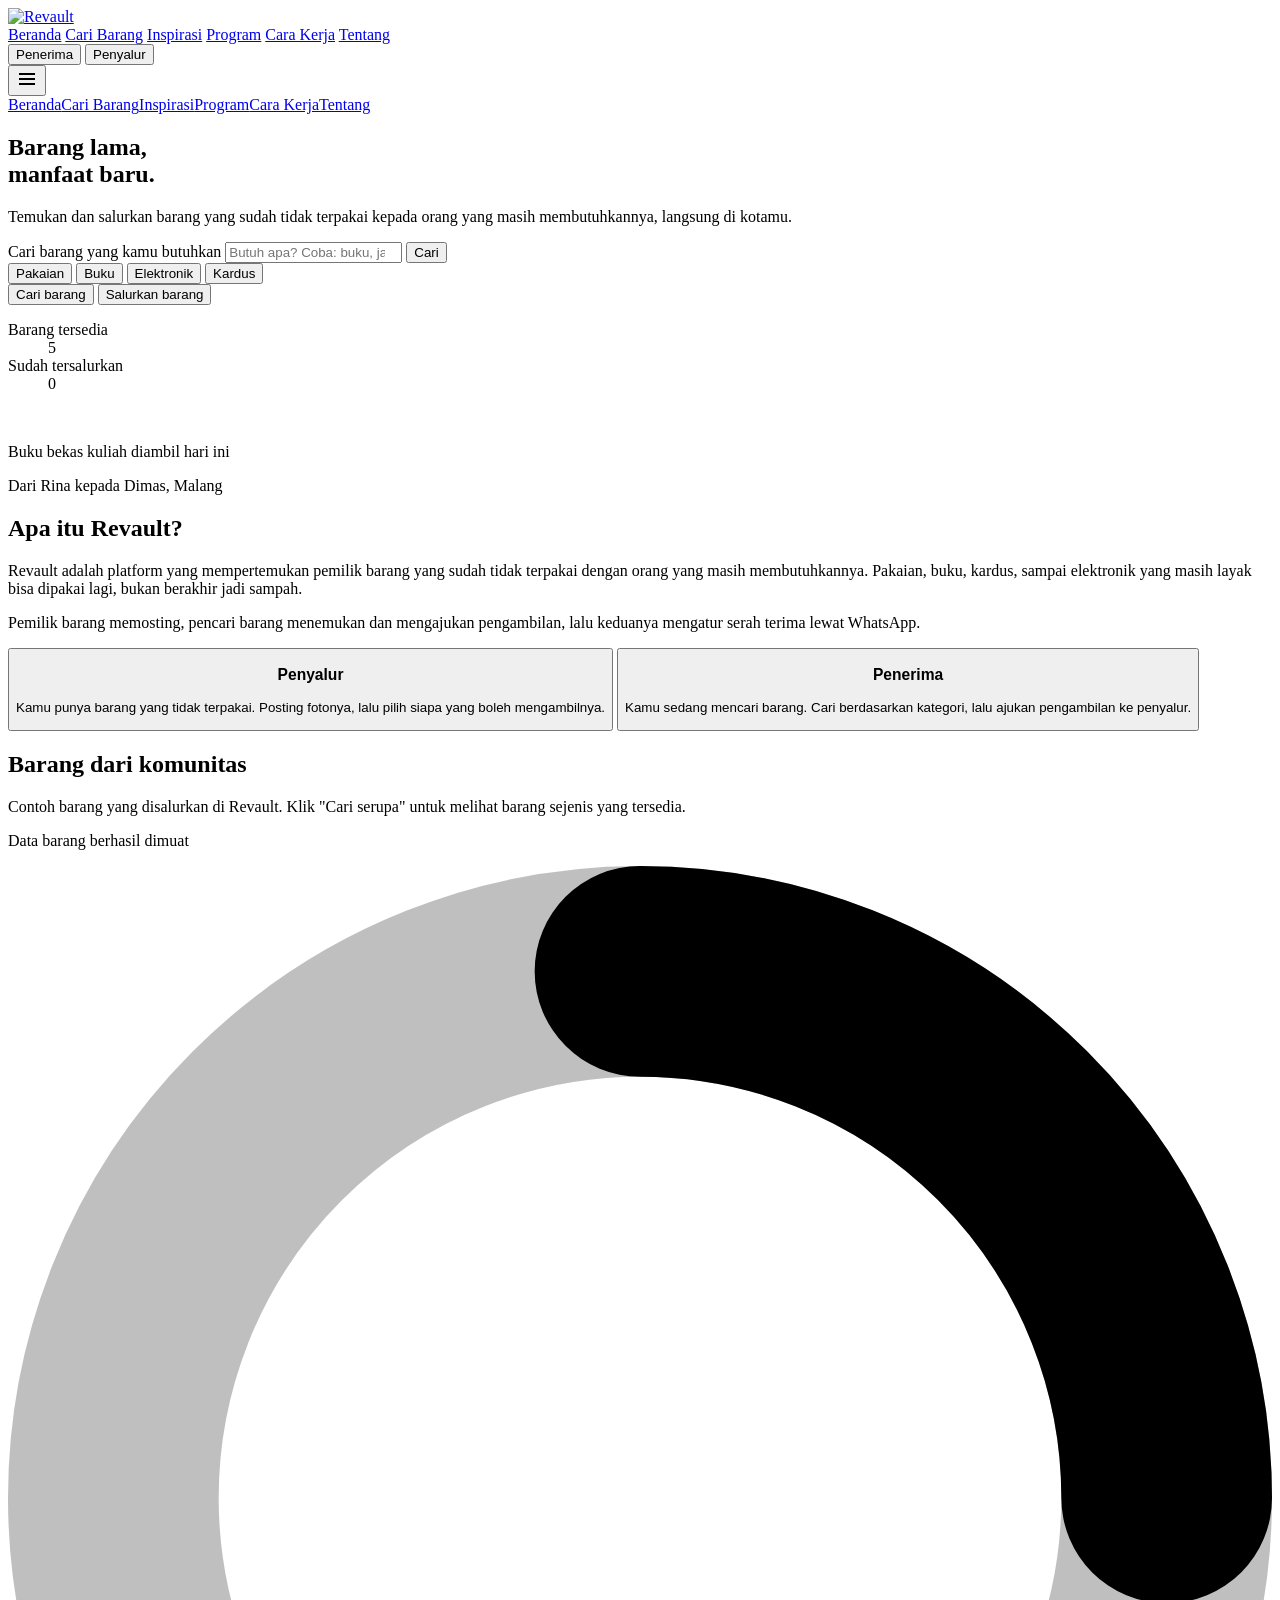
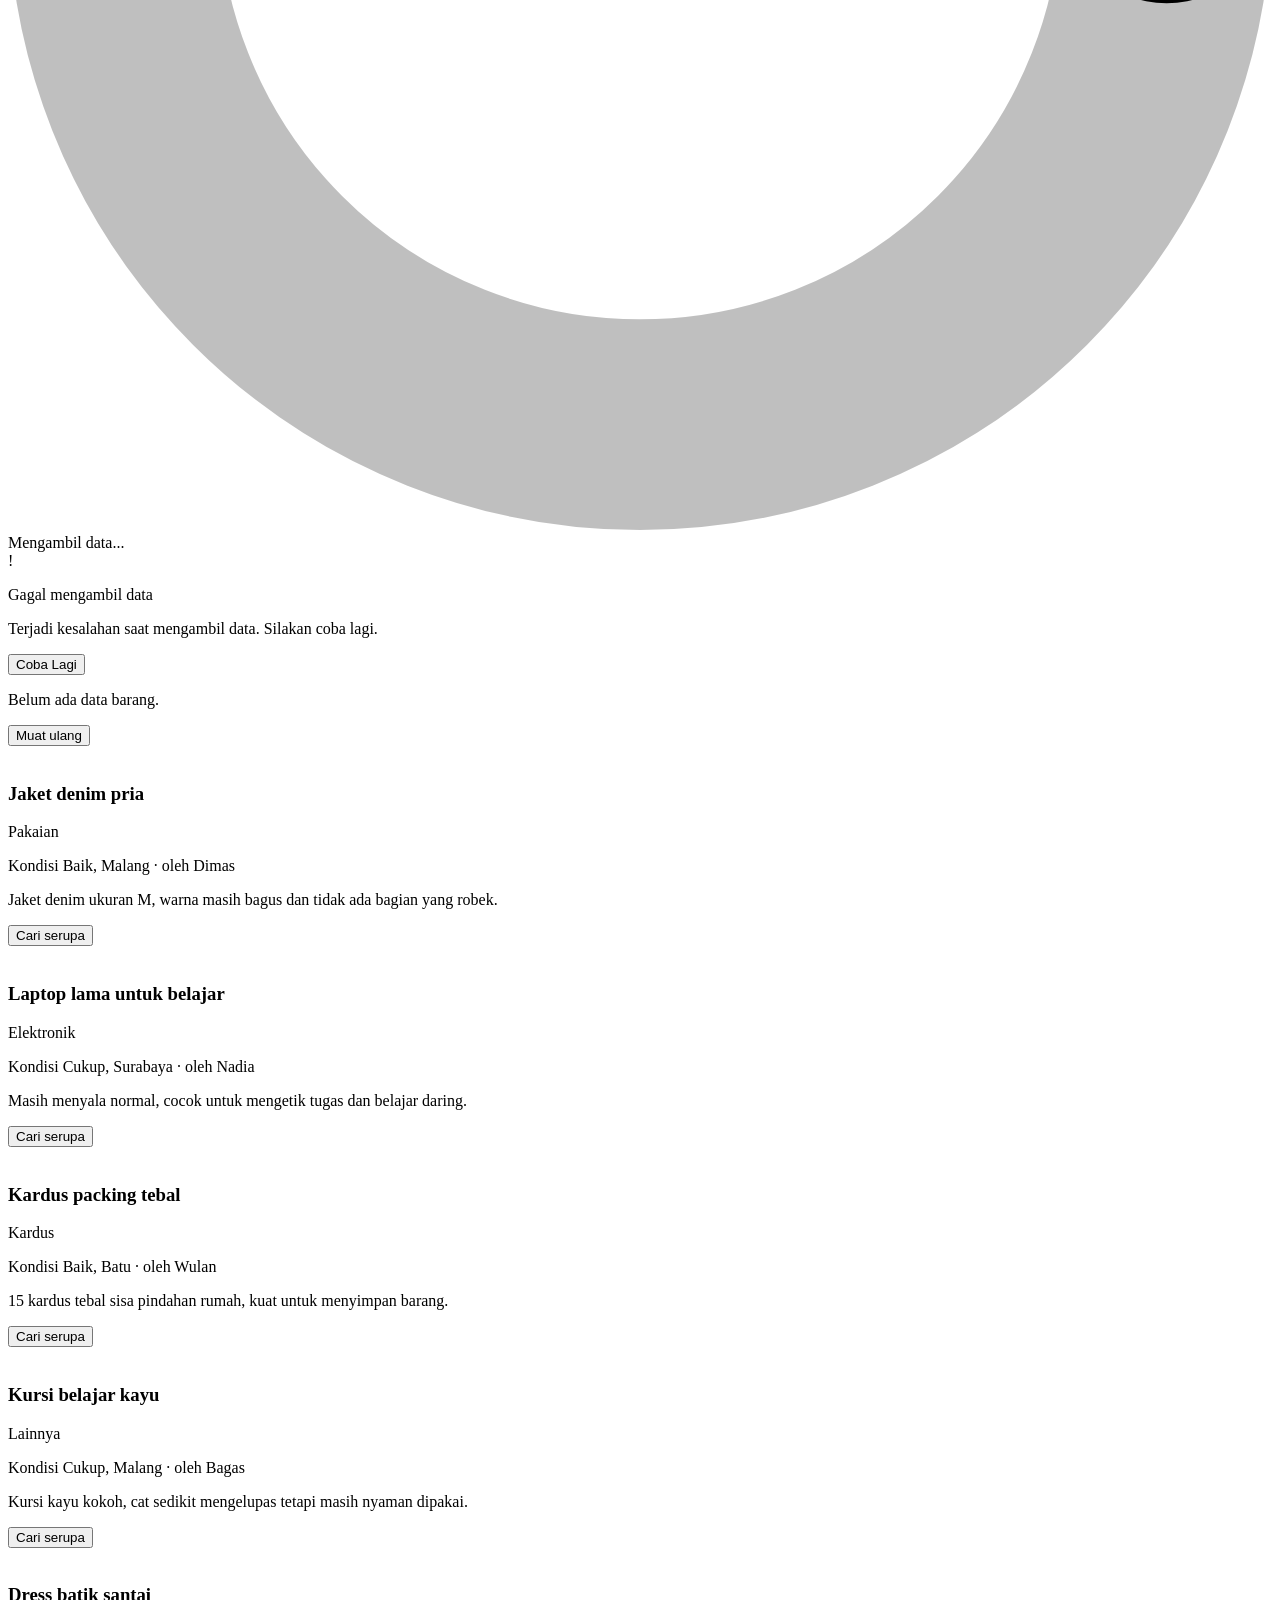
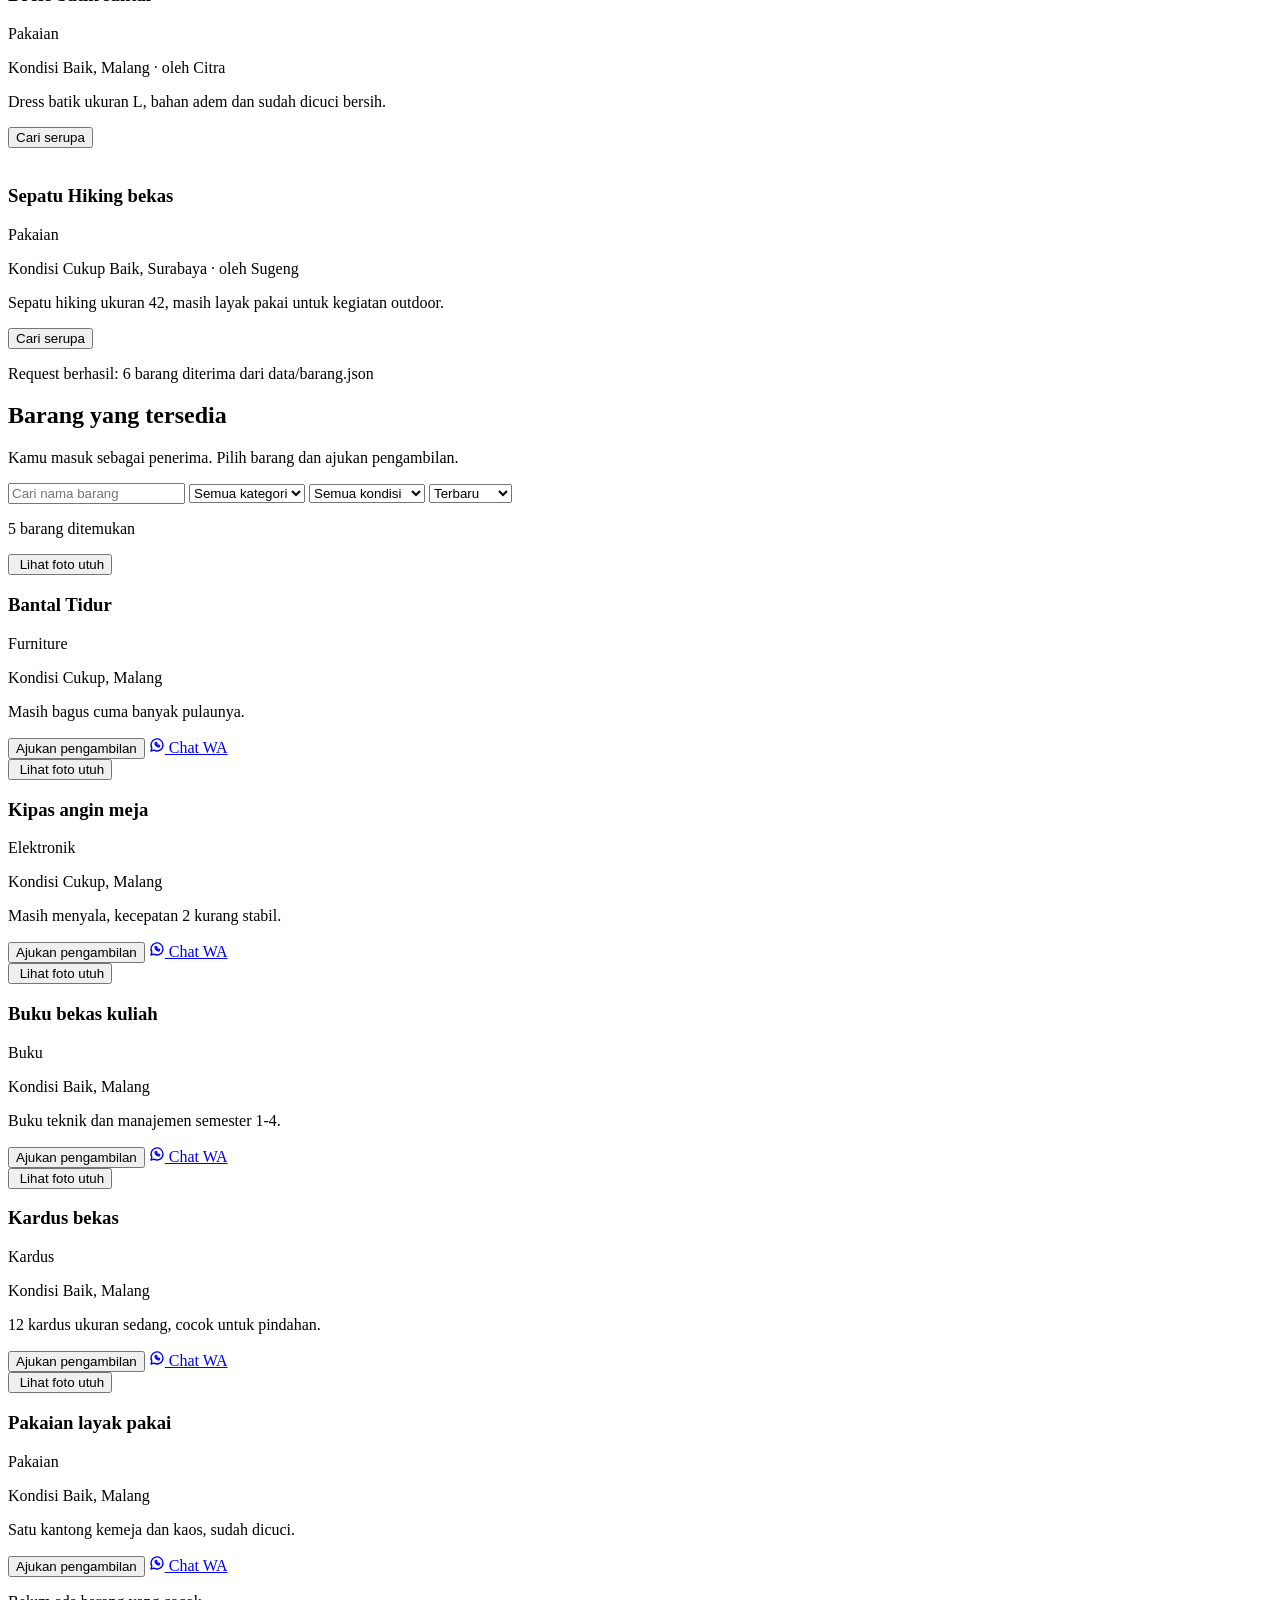
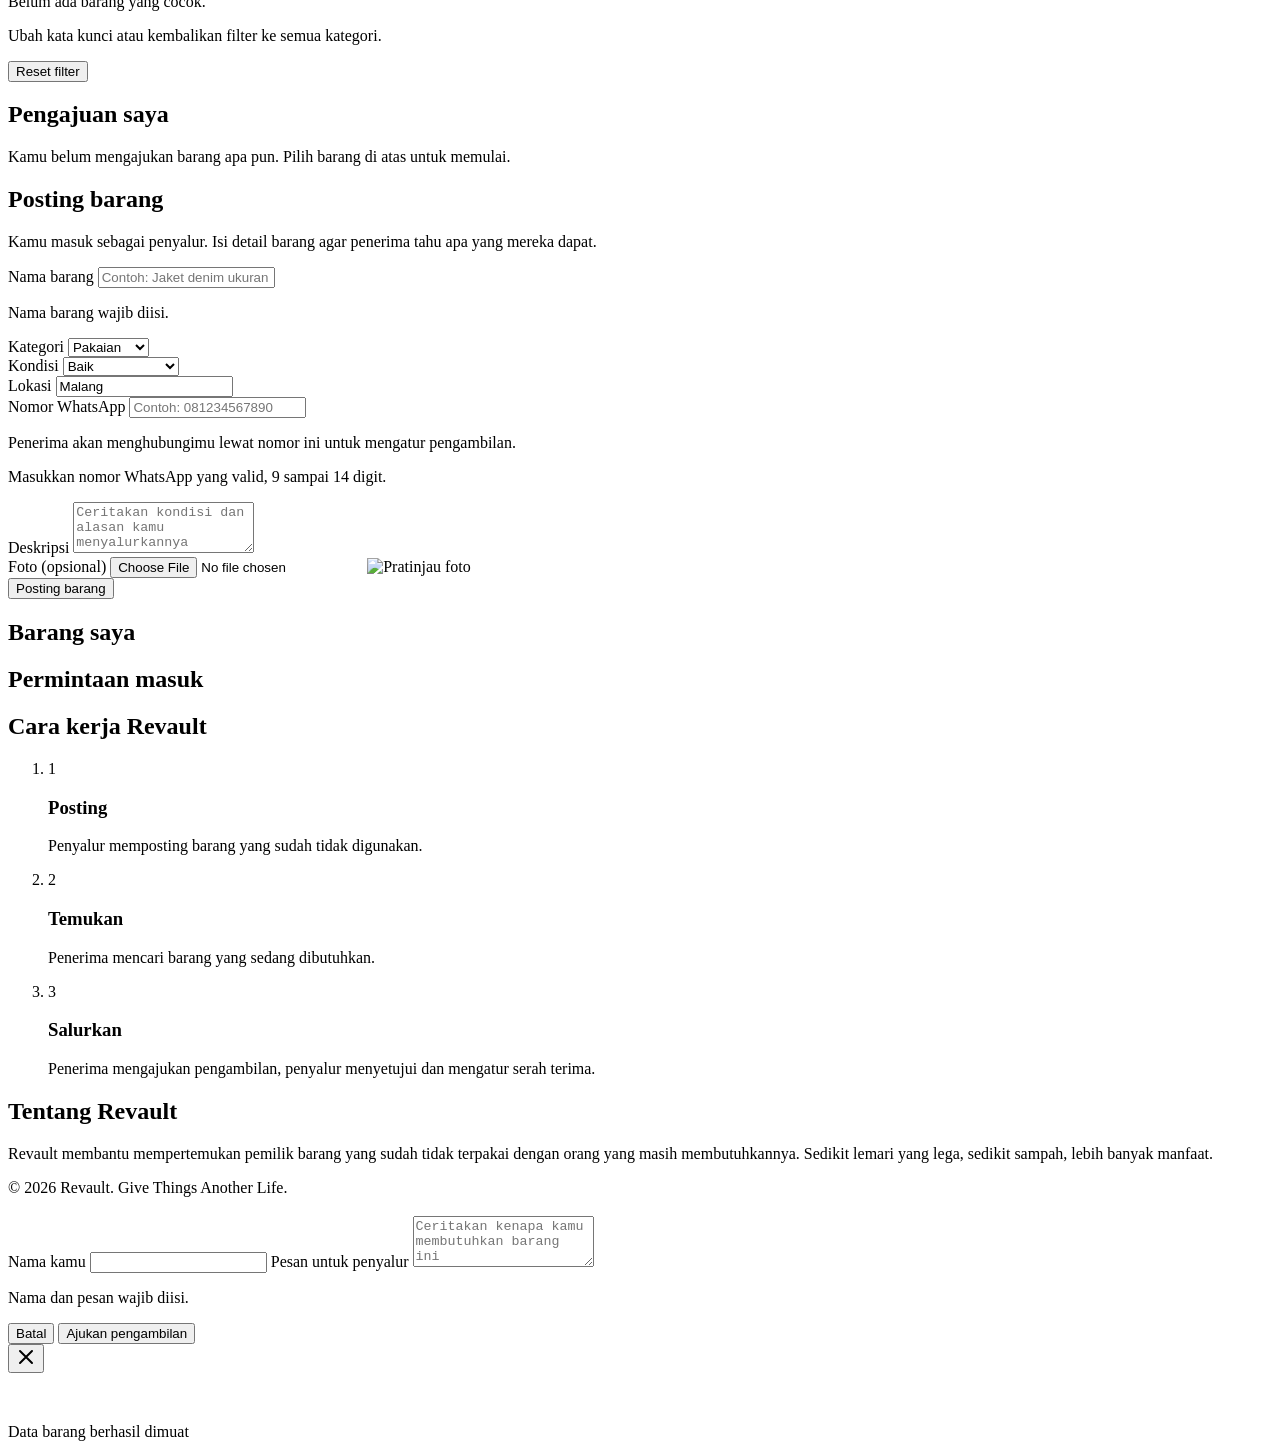
==== commit 498970af: "Menambahkan PHP (week 5)" ====
--- a/index.html
+++ b/index.html
@@ -19,12 +19,13 @@
   <!-- Header -->
   <header class="sticky top-0 z-40 bg-mist/90 backdrop-blur border-b border-forest/10">
     <div class="mx-auto max-w-6xl px-5 h-16 flex items-center justify-between gap-4">
-      <a href="#beranda" class="focus-ring rounded"> <img src="Assets/logo.png" alt="Revault" class="h-[90px] w-auto">
+      <a href="#beranda" class="focus-ring rounded"> <img src="assets/logo.png" alt="Revault" class="h-[90px] w-auto">
       </a>
       <nav class="hidden md:flex gap-7 text-sm font-medium">
         <a href="#beranda" class="nav-link hover:text-forest">Beranda</a>
         <a href="#barang" class="nav-link hover:text-forest">Cari Barang</a>
         <a href="#inspirasi" class="nav-link hover:text-forest">Inspirasi</a>
+        <a href="program.php" class="nav-link hover:text-forest">Program</a>
         <a href="#cara-kerja" class="nav-link hover:text-forest">Cara Kerja</a>
         <a href="#tentang" class="nav-link hover:text-forest">Tentang</a>
       </nav>
@@ -42,7 +43,7 @@
     </div>
     <nav id="mobileNav"
       class="md:hidden border-t border-forest/10 px-5 py-3 flex flex-col gap-3 text-sm font-medium">
-      <a href="#beranda">Beranda</a><a href="#barang">Cari Barang</a><a href="#inspirasi">Inspirasi</a><a
+      <a href="#beranda">Beranda</a><a href="#barang">Cari Barang</a><a href="#inspirasi">Inspirasi</a><a href="program.php">Program</a><a
         href="#cara-kerja">Cara Kerja</a><a href="#tentang">Tentang</a>
     </nav>
   </header>
@@ -94,7 +95,7 @@
         </dl>
       </div>
       <div class="relative">
-        <img src="Assets/bg3.jpg" alt="Contoh barang yang disalurkan"
+        <img src="assets/bg3.jpg" alt="Contoh barang yang disalurkan"
           class="w-full h-[420px] object-cover rounded-[2rem] bg-forest-soft transition duration-500 hover:scale-[1.02] hover:shadow-2xl"
           onerror="this.style.opacity=0">
         <div
@@ -386,6 +387,7 @@
     class="pointer-events-none fixed bottom-6 left-1/2 z-50 -translate-x-1/2 translate-y-4 rounded-full bg-ink px-5 py-3 text-sm text-white opacity-0 transition">
   </div>
 
+  <script src="data/barang-tersedia.js"></script>
   <script src="script.js"></script>
   <script src="api.js"></script>
 </body>
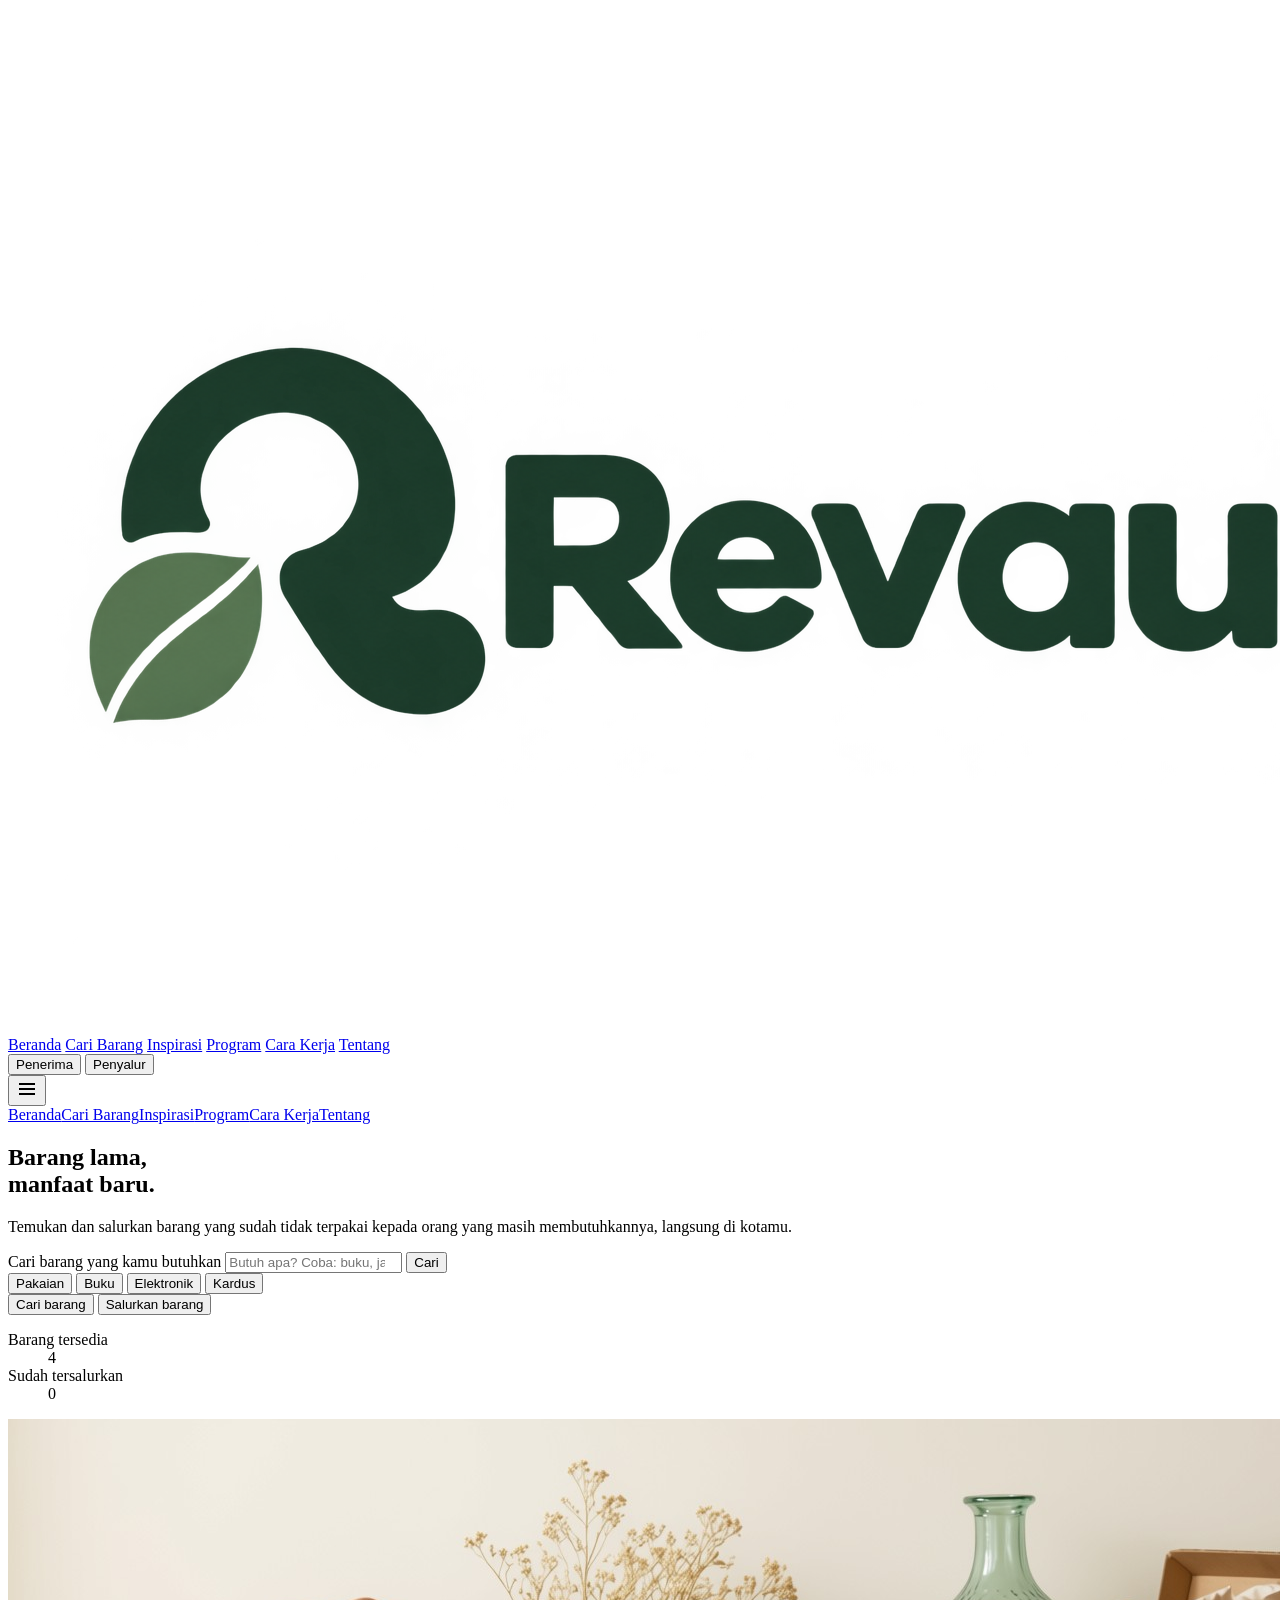
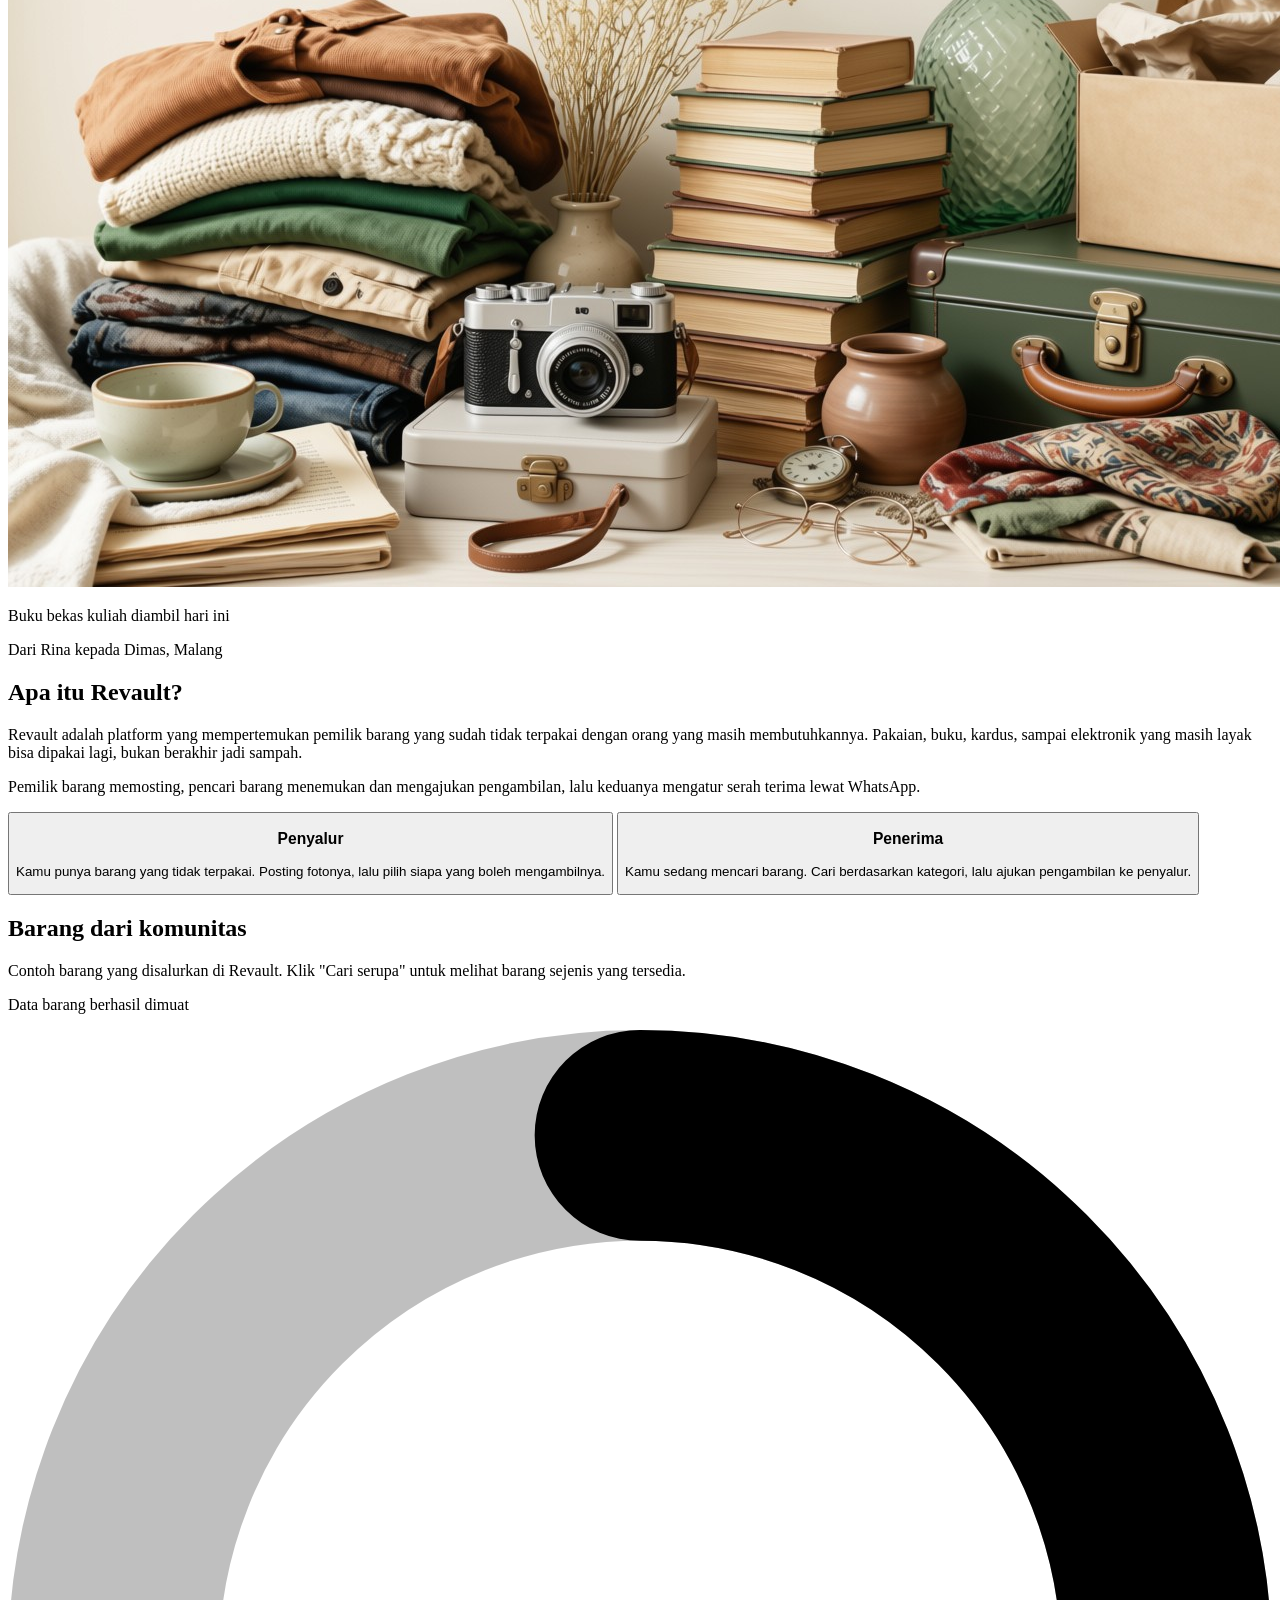
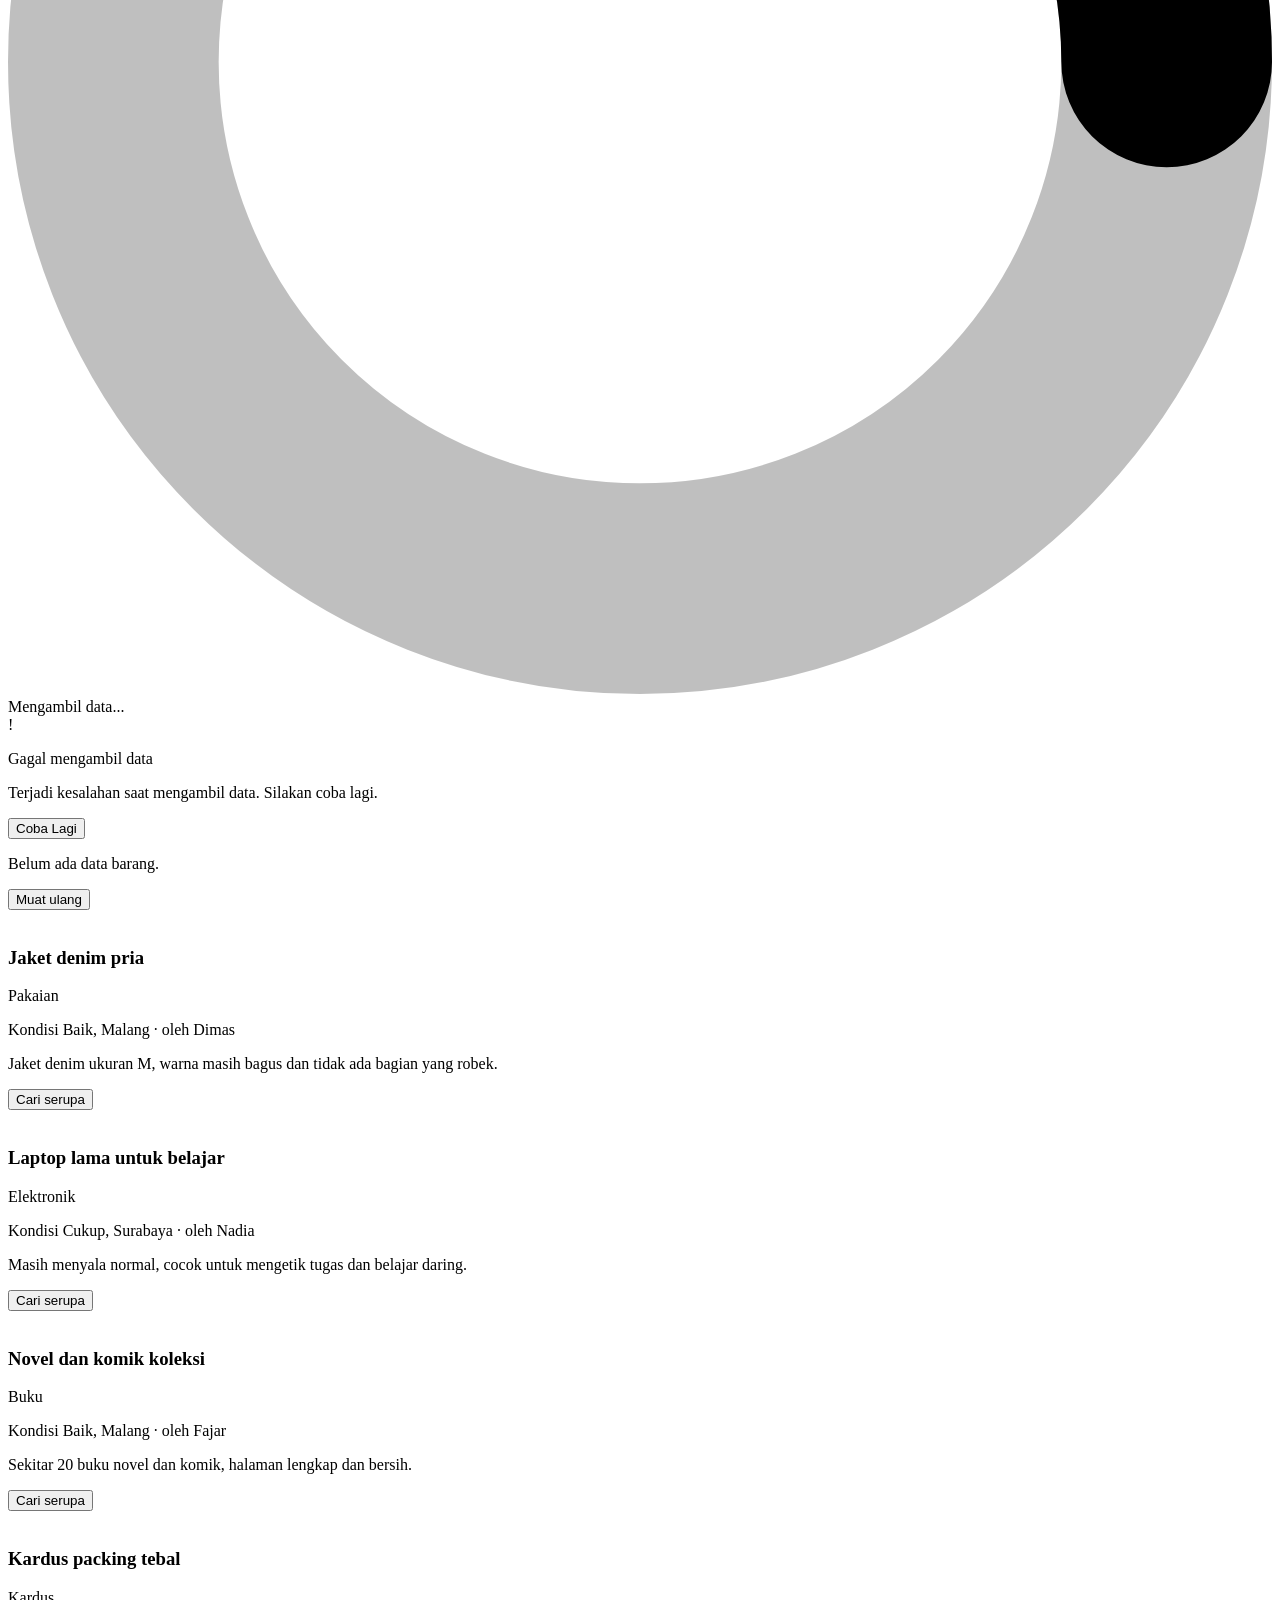
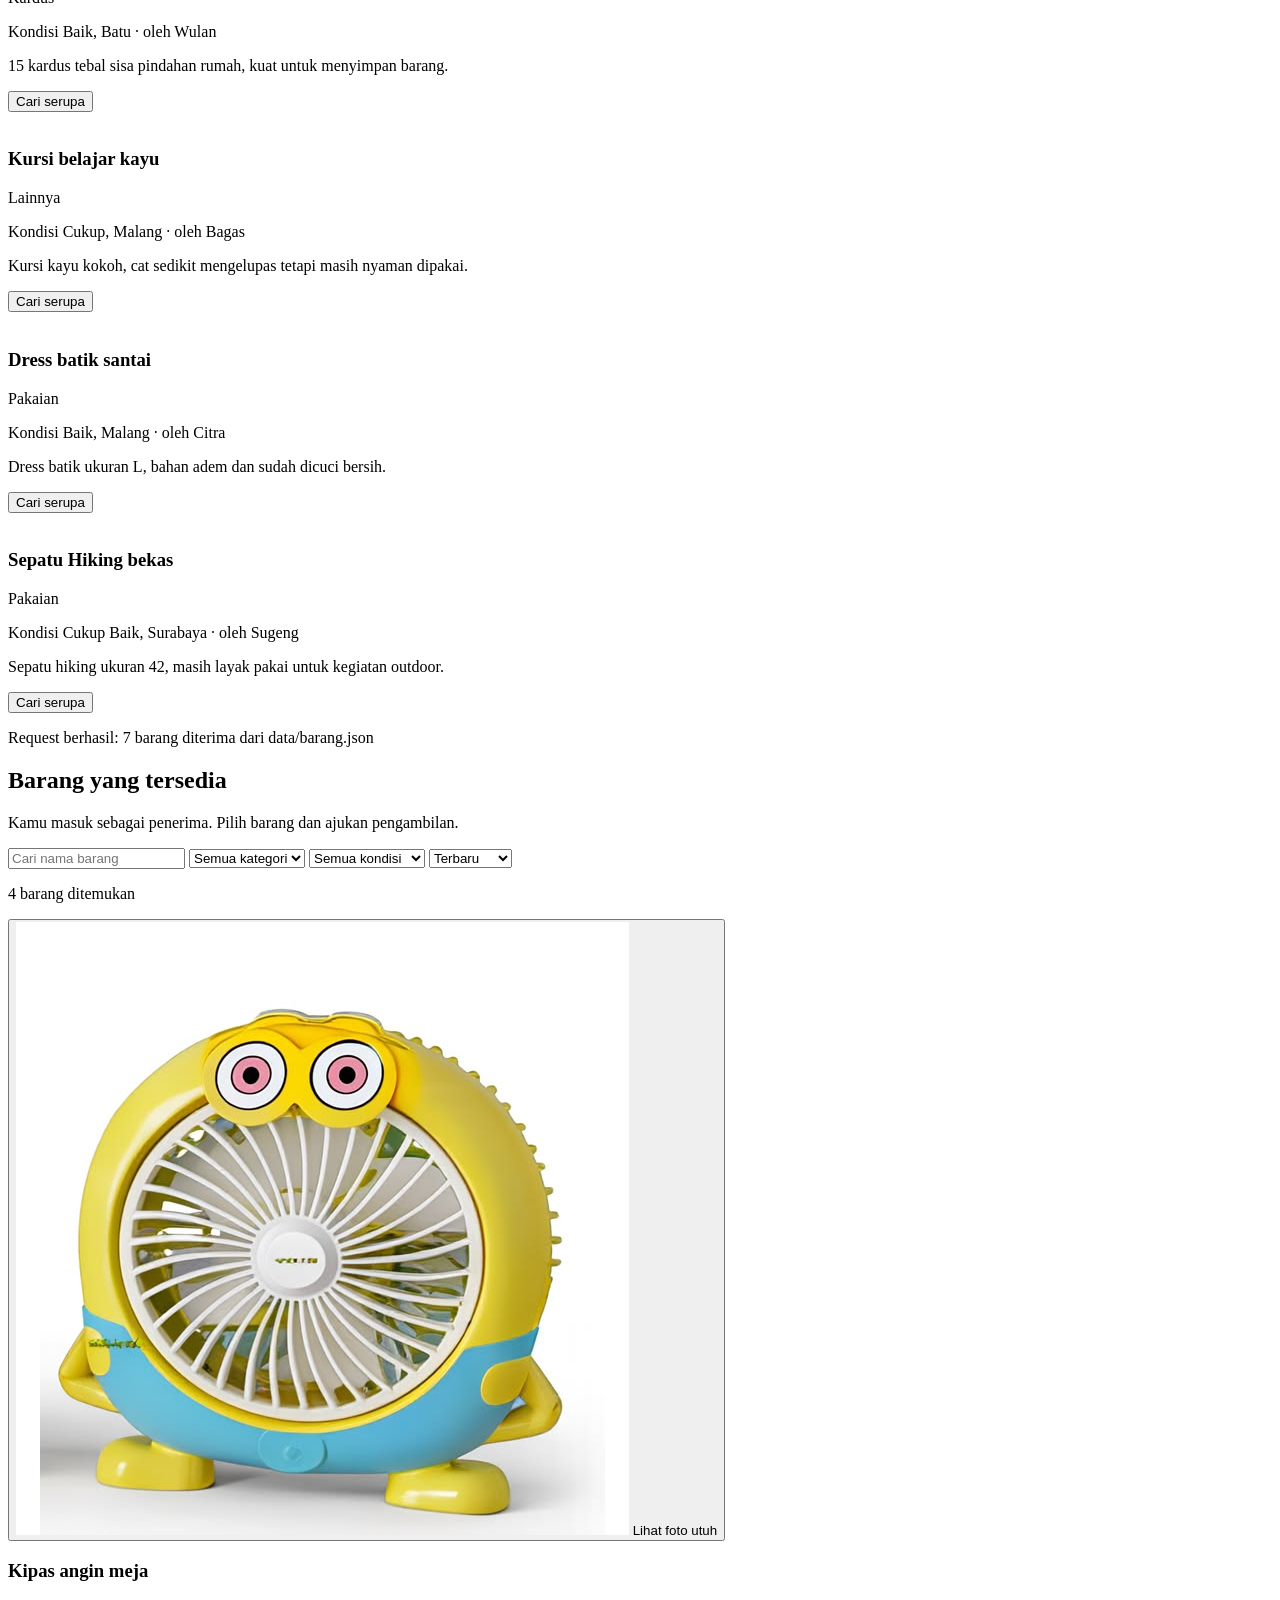
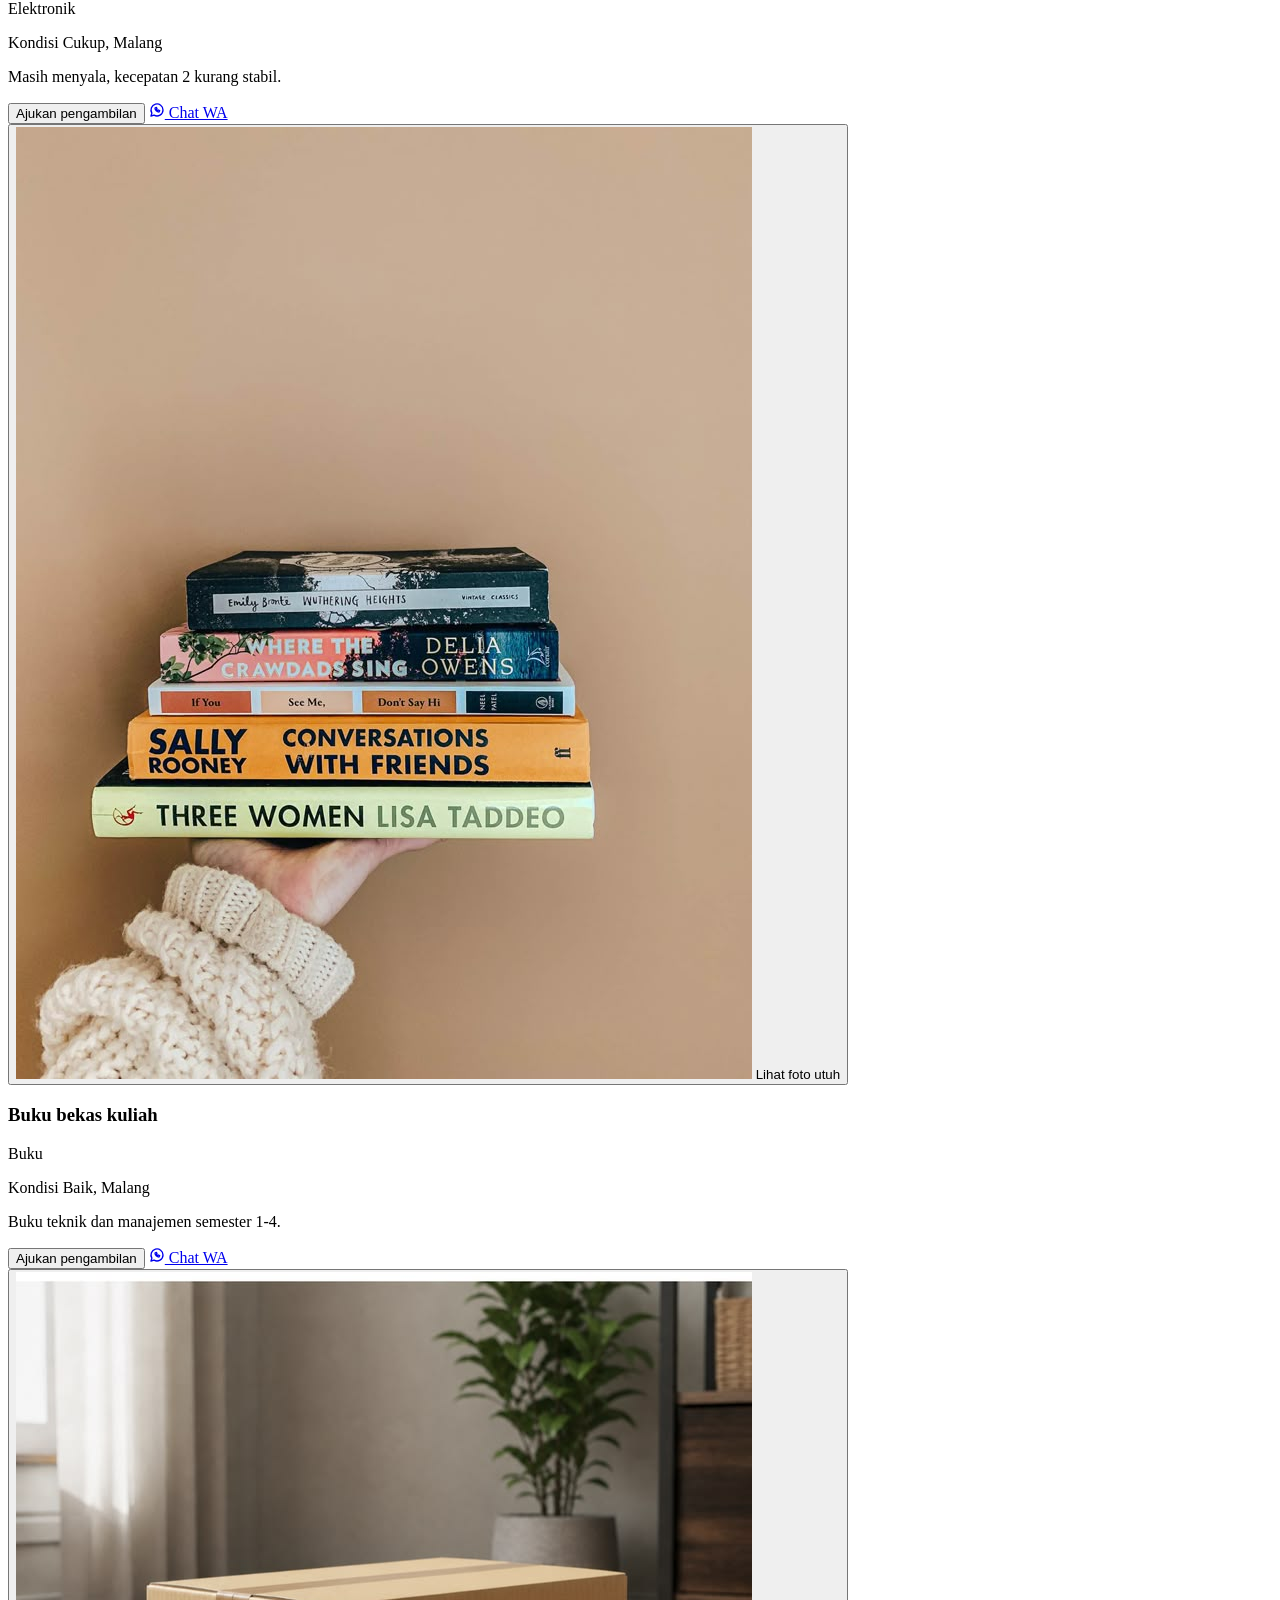
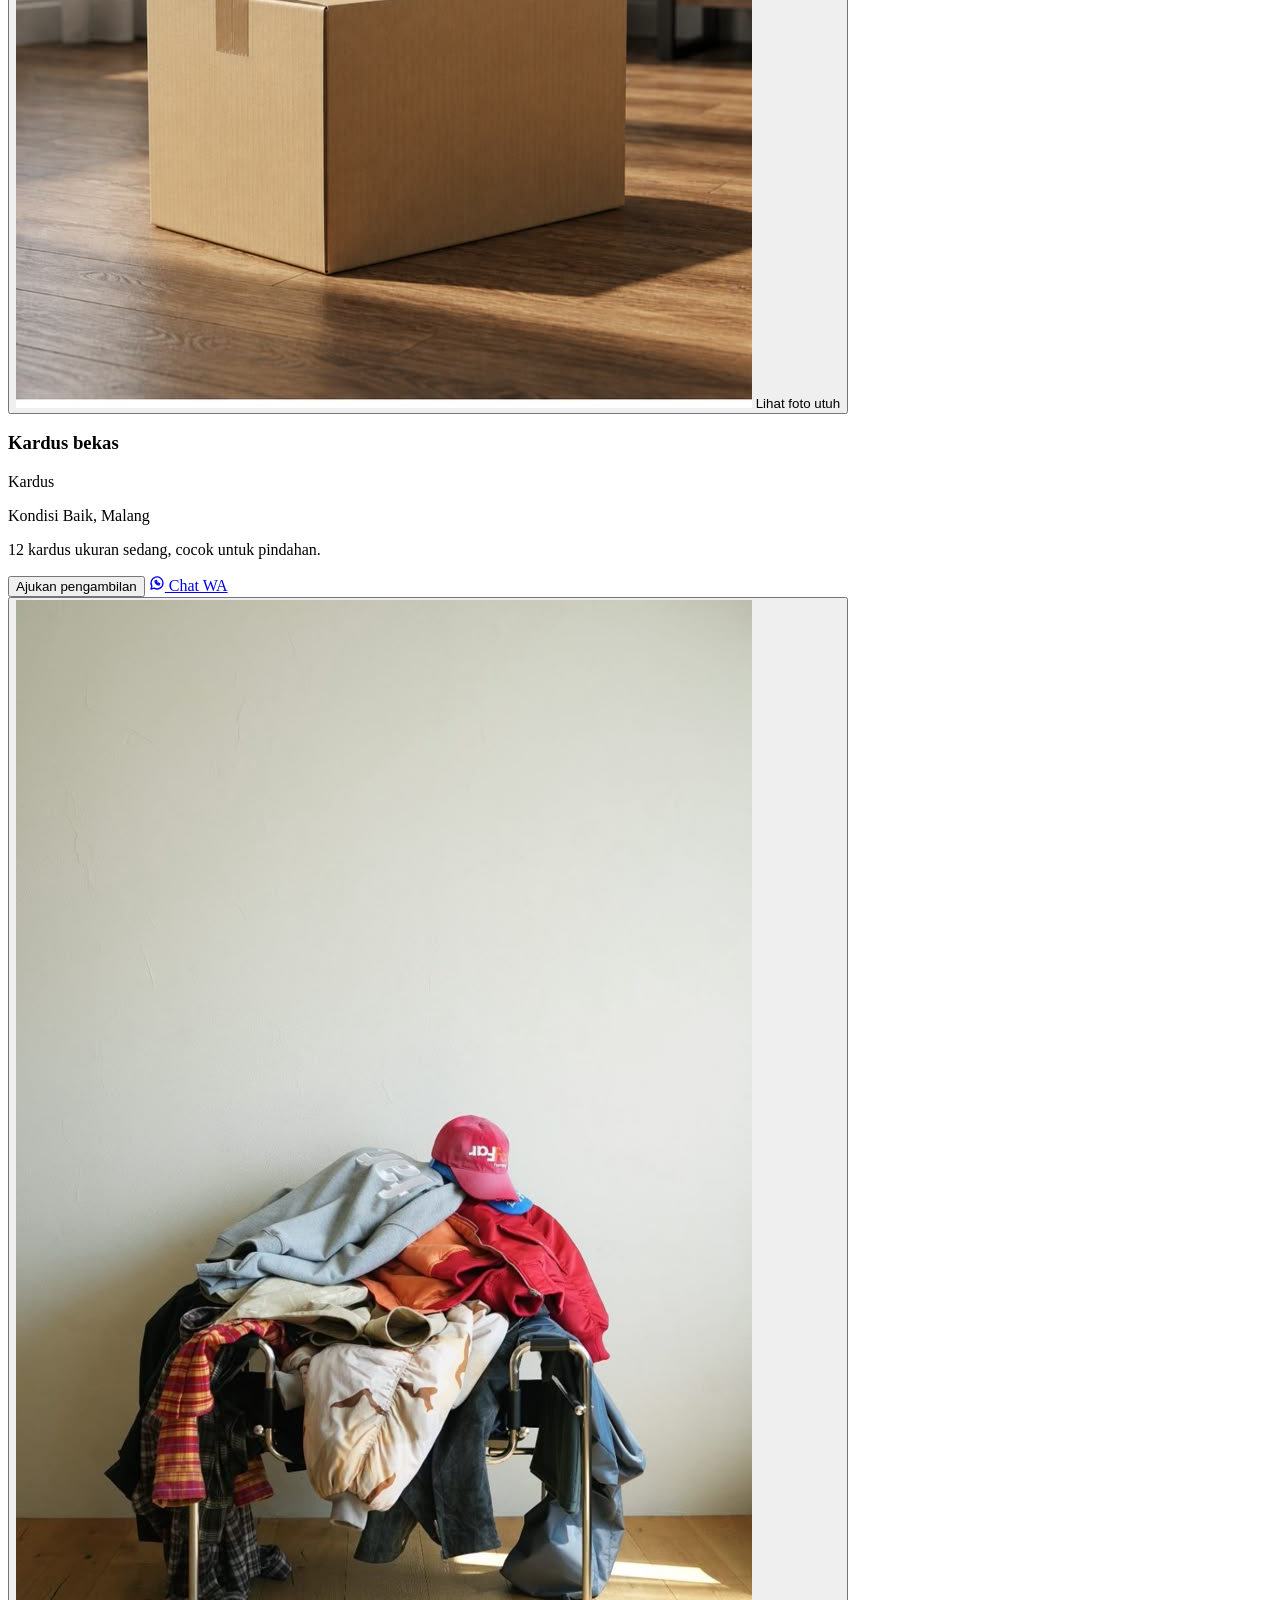
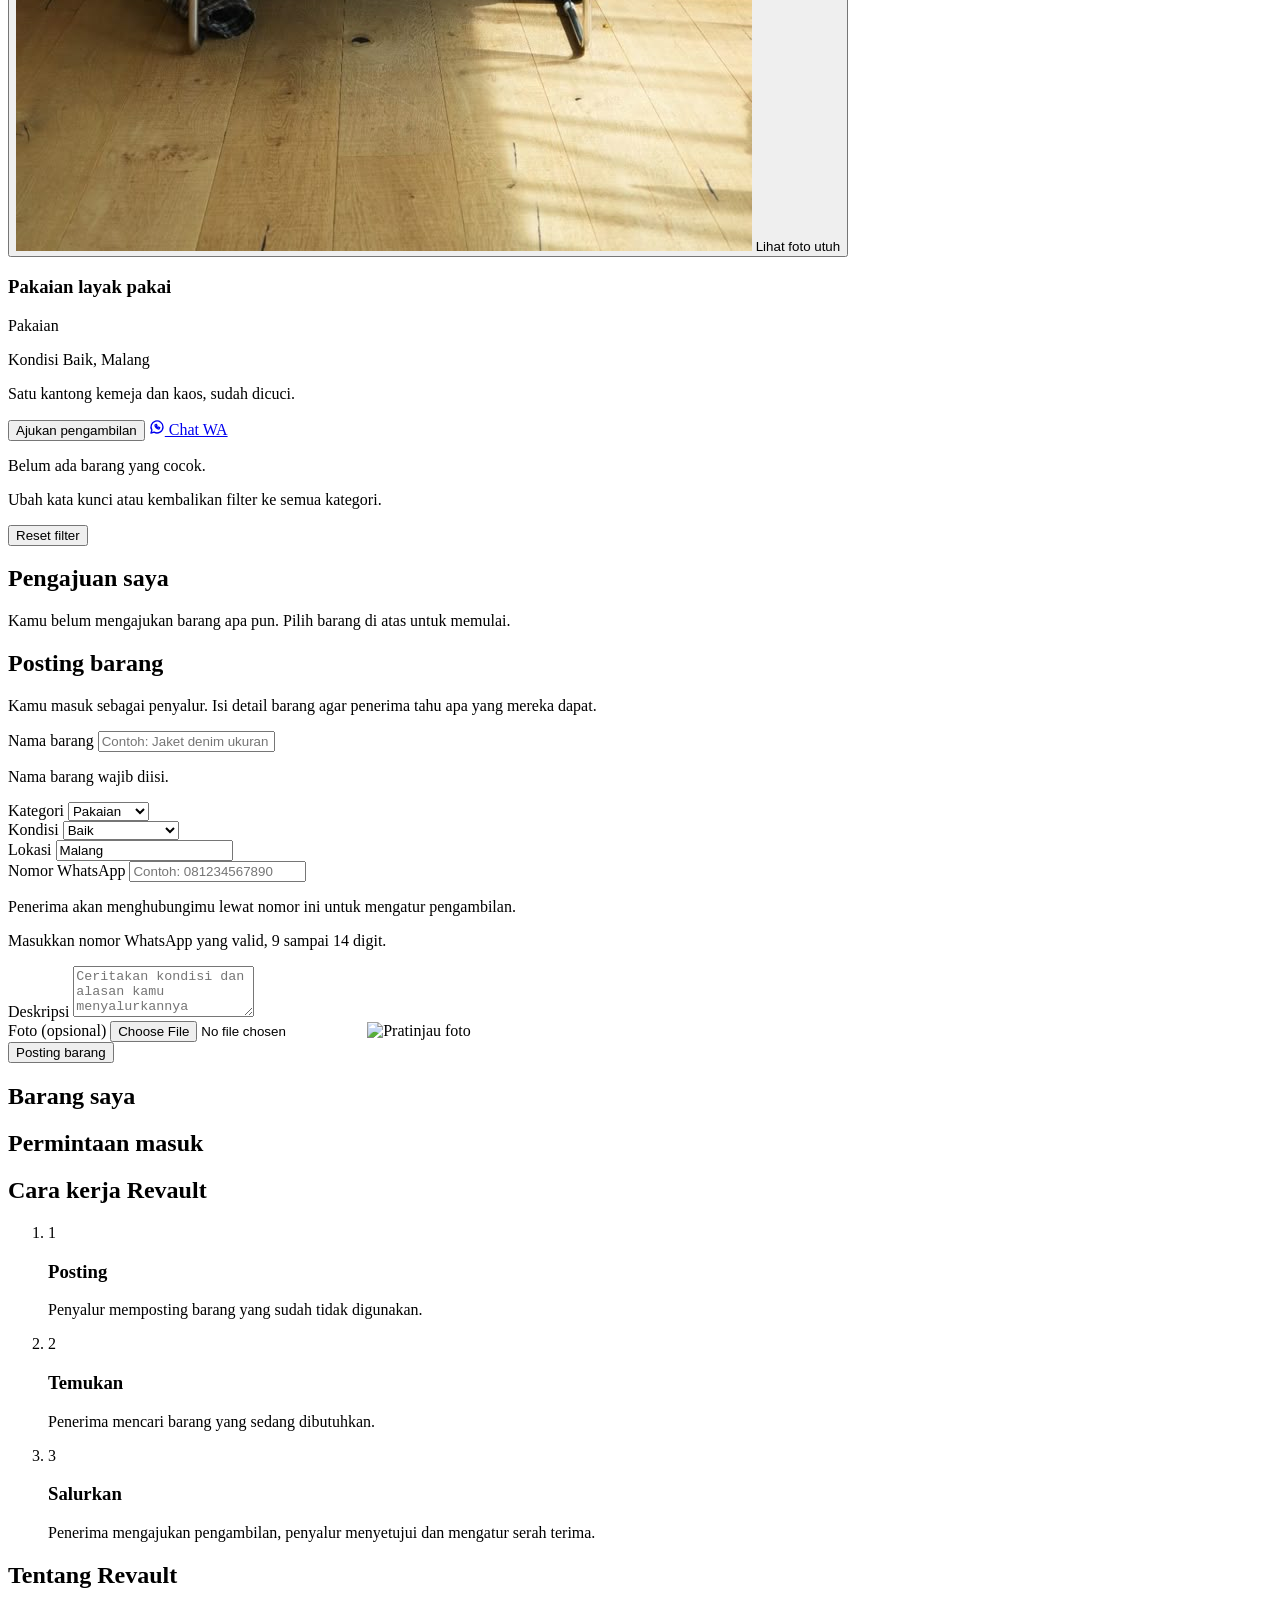
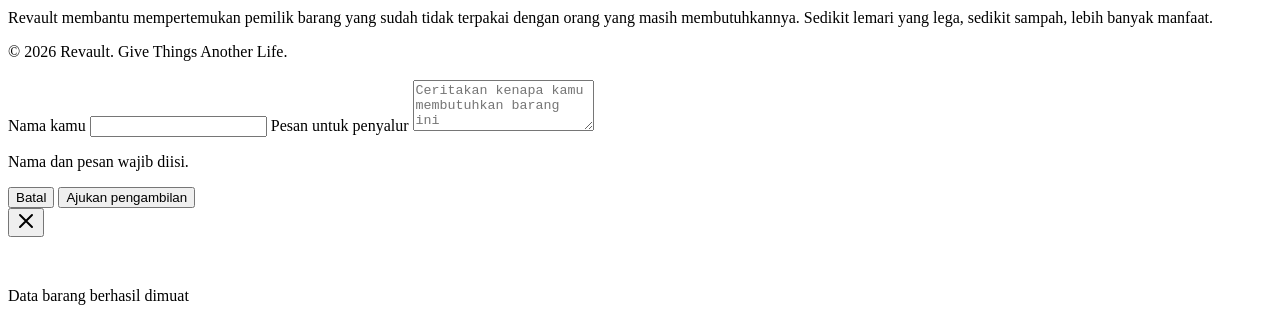
==== commit cf2bb7a2: "Tambah PHP OOP: class Program dan DaftarProgram - week 6" ====
--- a/index.html
+++ b/index.html
@@ -19,7 +19,7 @@
   <!-- Header -->
   <header class="sticky top-0 z-40 bg-mist/90 backdrop-blur border-b border-forest/10">
     <div class="mx-auto max-w-6xl px-5 h-16 flex items-center justify-between gap-4">
-      <a href="#beranda" class="focus-ring rounded"> <img src="assets/logo.png" alt="Revault" class="h-[90px] w-auto">
+      <a href="#beranda" class="focus-ring rounded"> <img src="Assets/logo.png" alt="Revault" class="h-[90px] w-auto">
       </a>
       <nav class="hidden md:flex gap-7 text-sm font-medium">
         <a href="#beranda" class="nav-link hover:text-forest">Beranda</a>
@@ -95,7 +95,7 @@
         </dl>
       </div>
       <div class="relative">
-        <img src="assets/bg3.jpg" alt="Contoh barang yang disalurkan"
+        <img src="Assets/bg3.jpg" alt="Contoh barang yang disalurkan"
           class="w-full h-[420px] object-cover rounded-[2rem] bg-forest-soft transition duration-500 hover:scale-[1.02] hover:shadow-2xl"
           onerror="this.style.opacity=0">
         <div
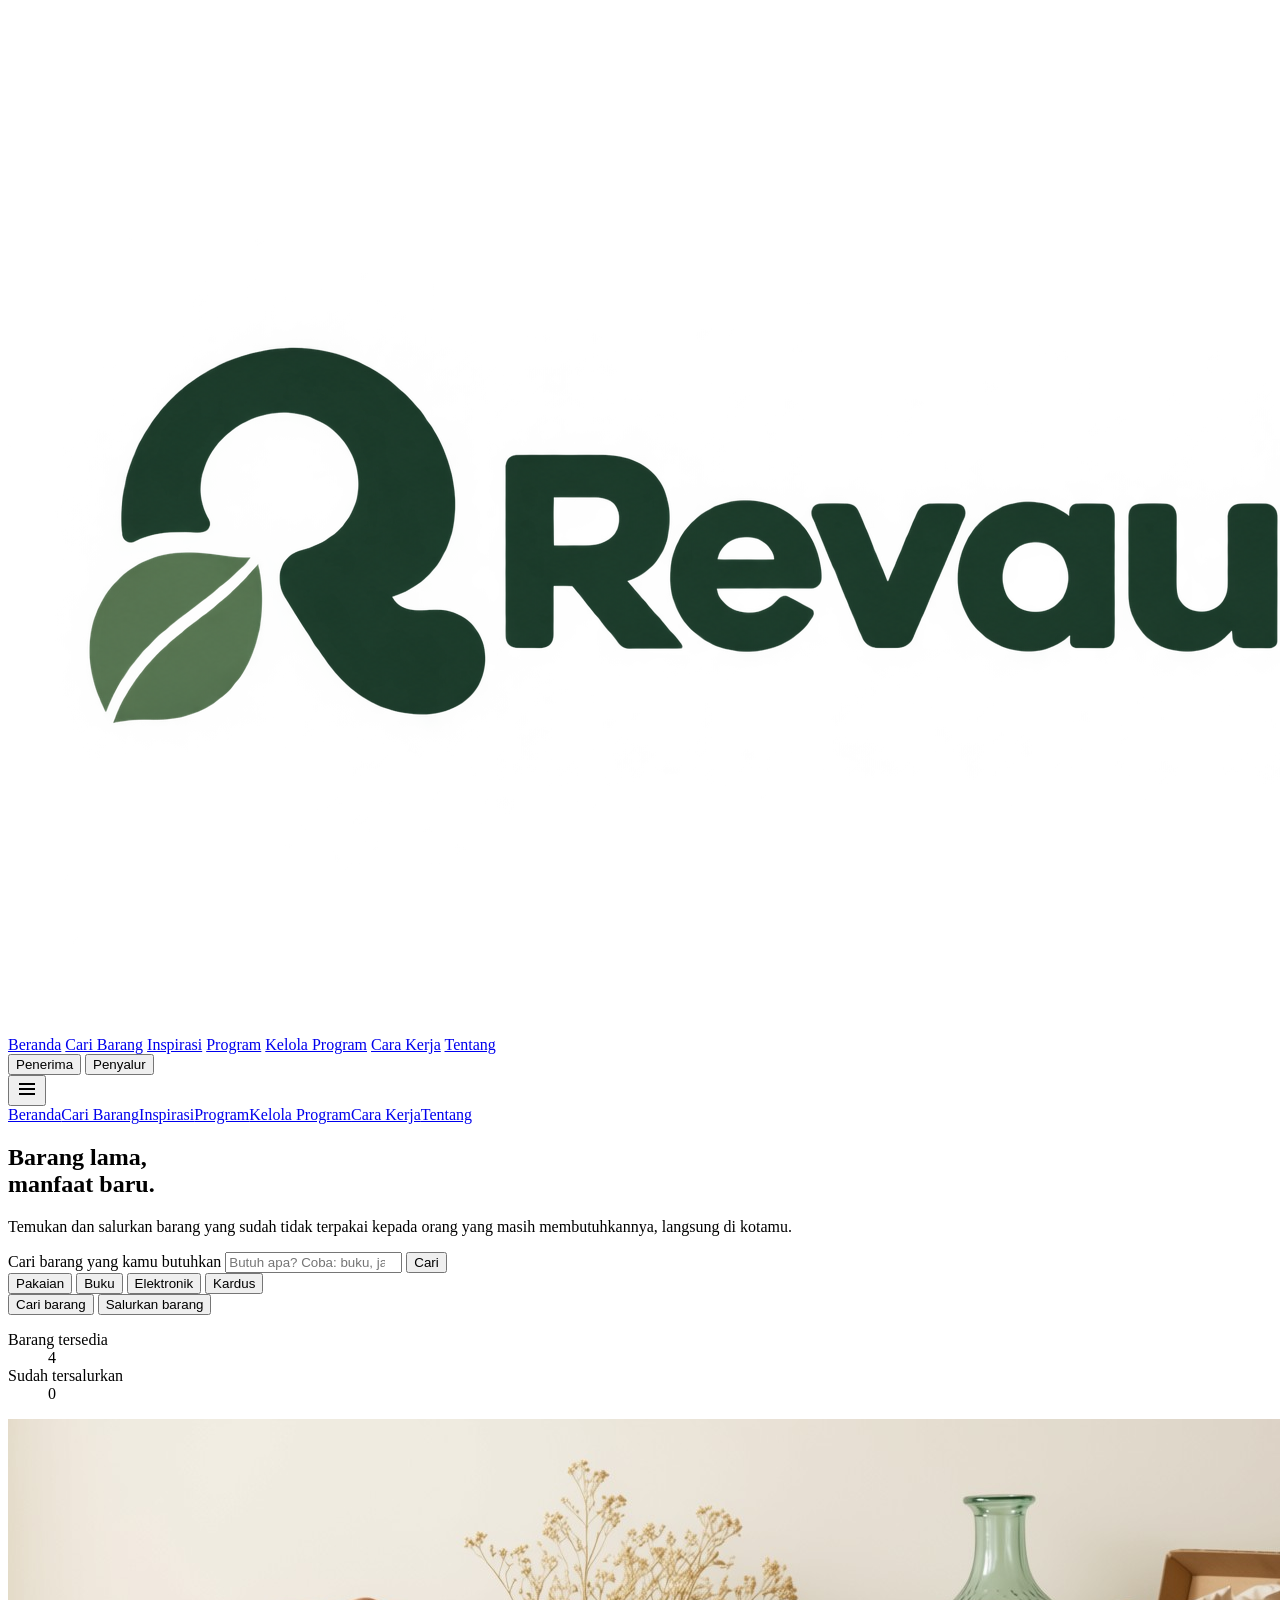
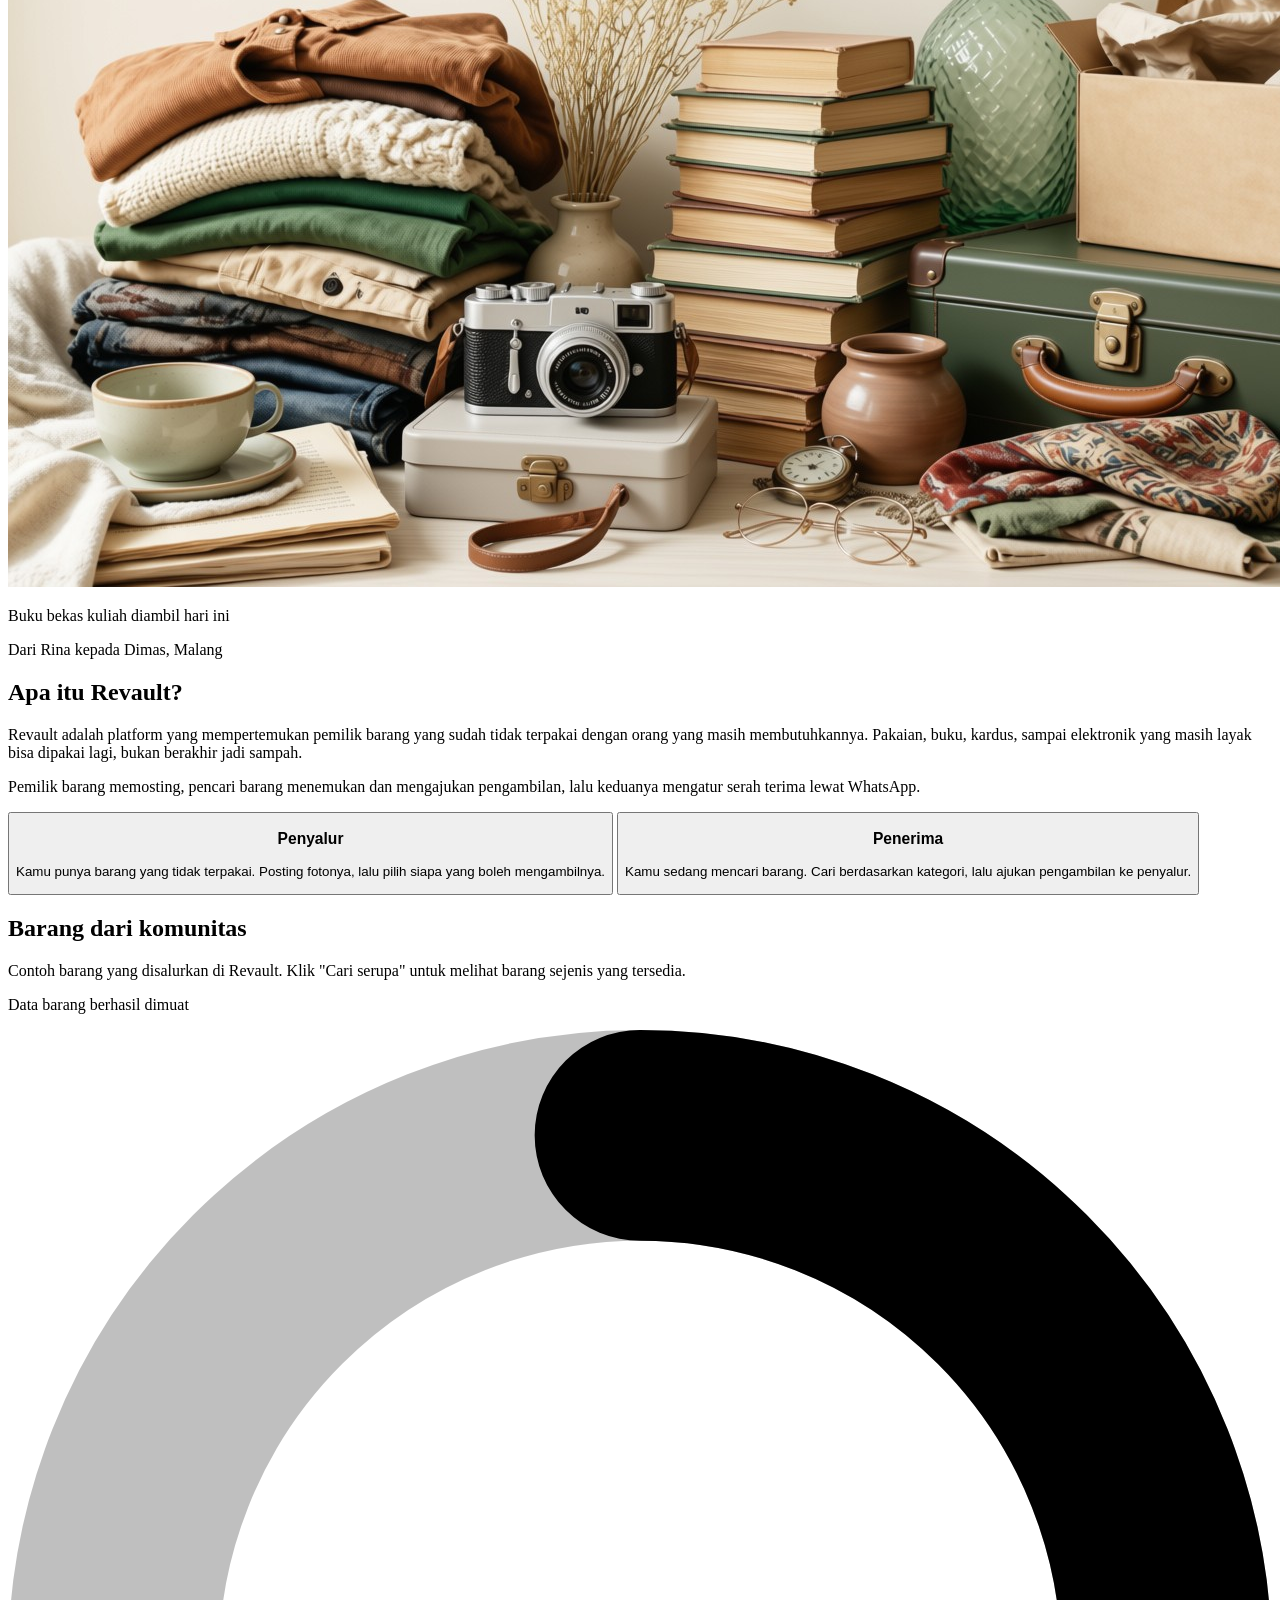
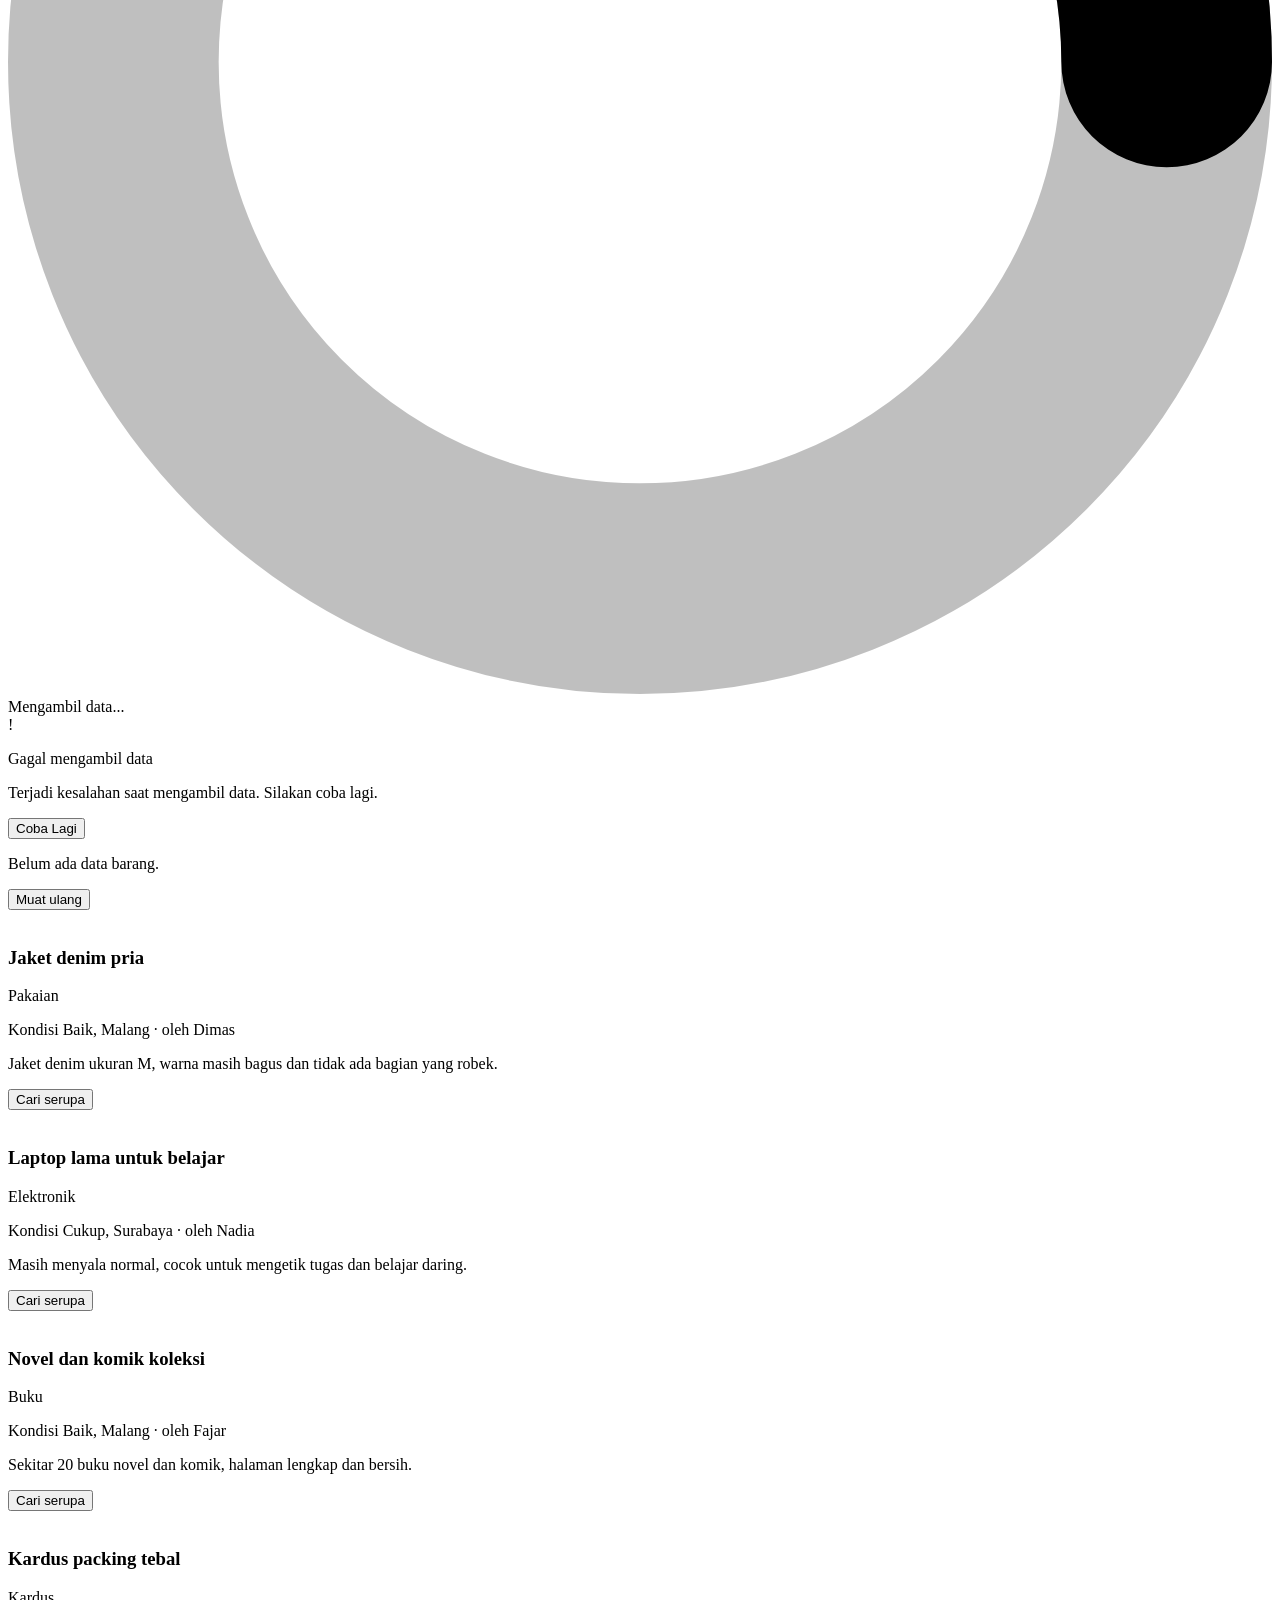
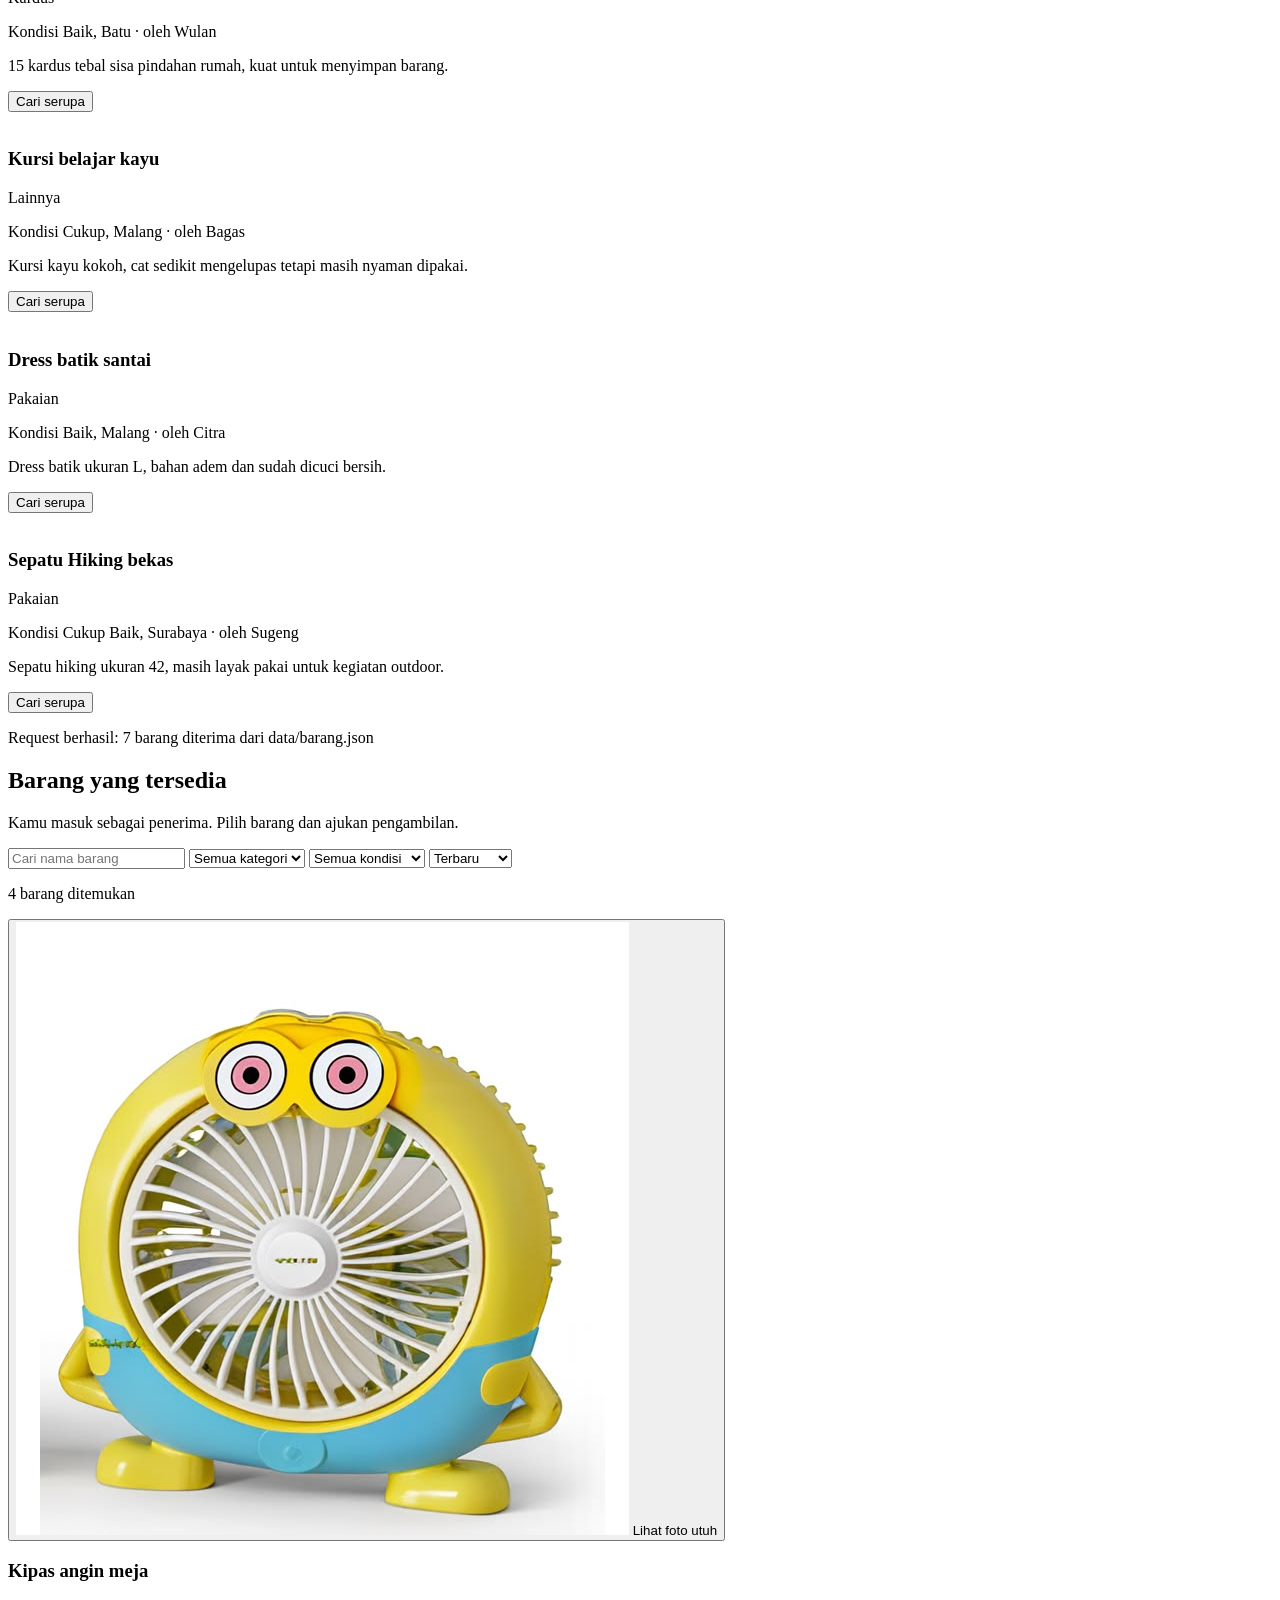
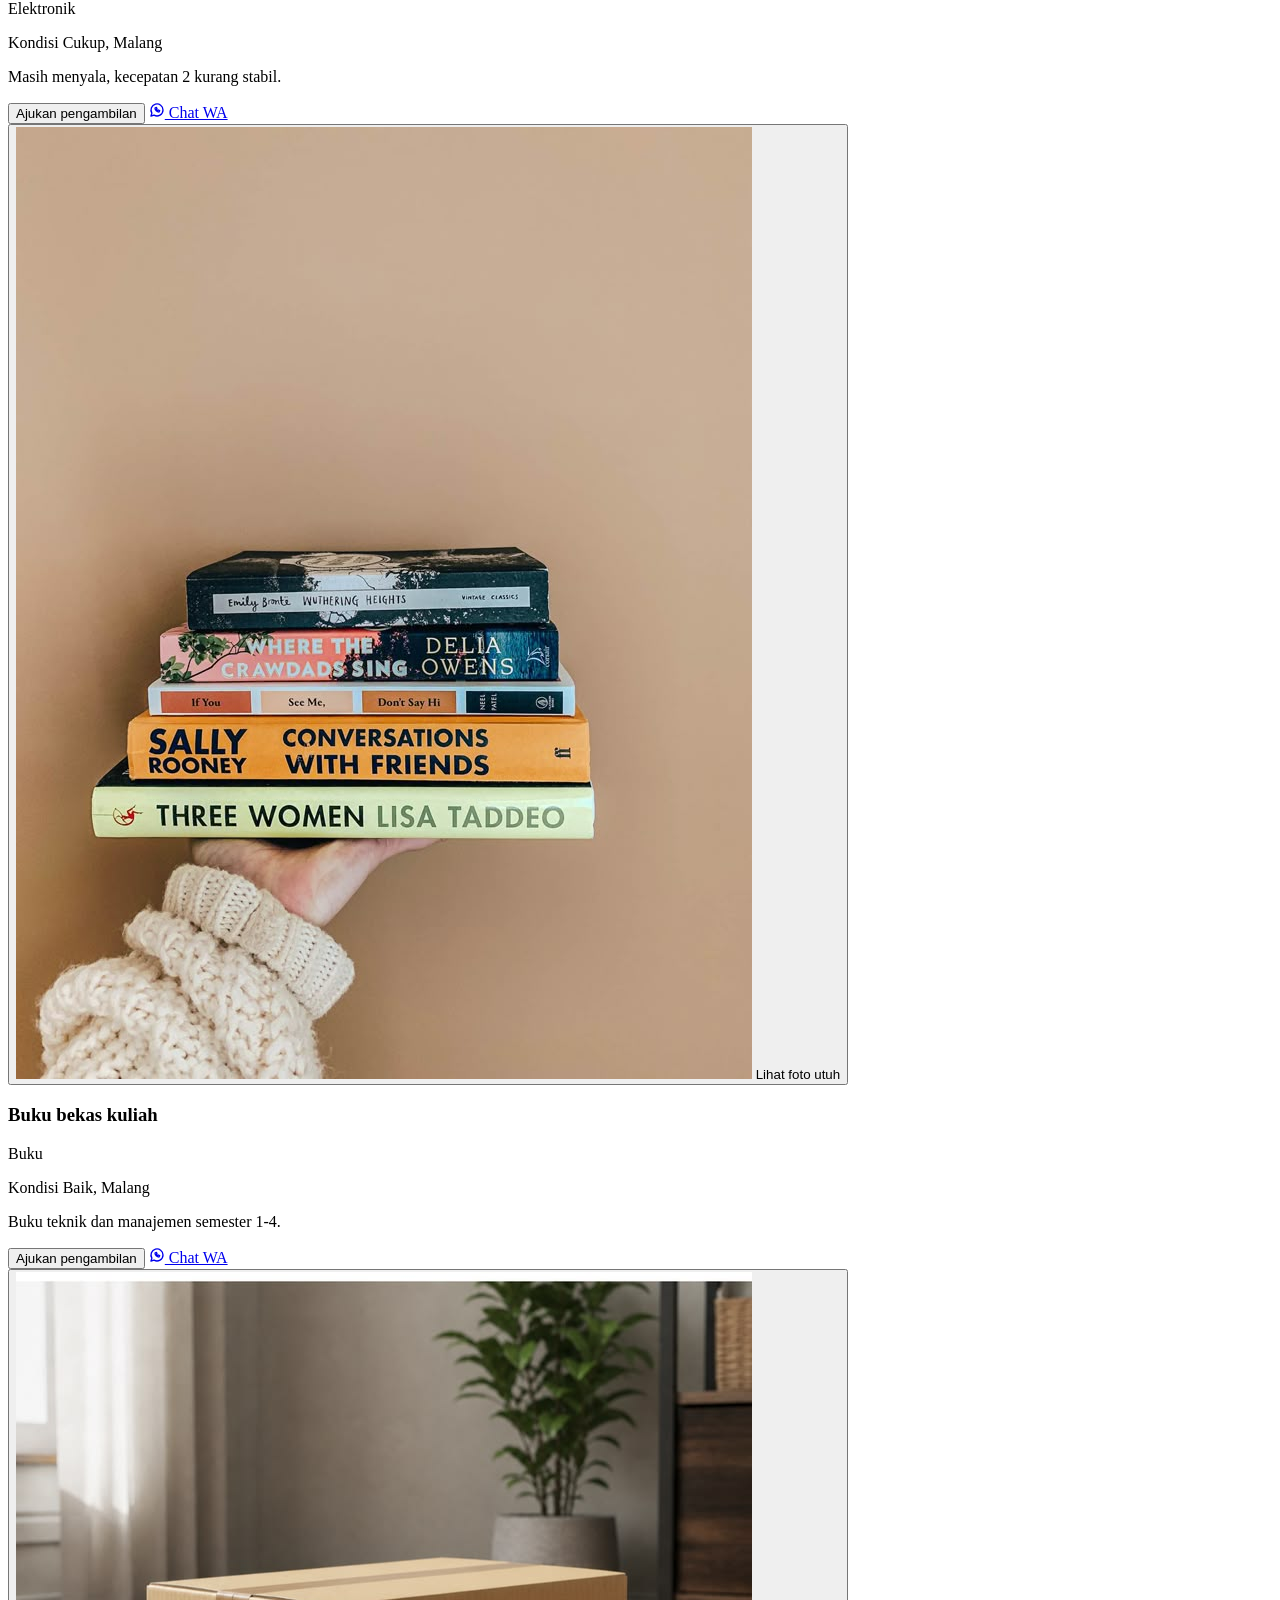
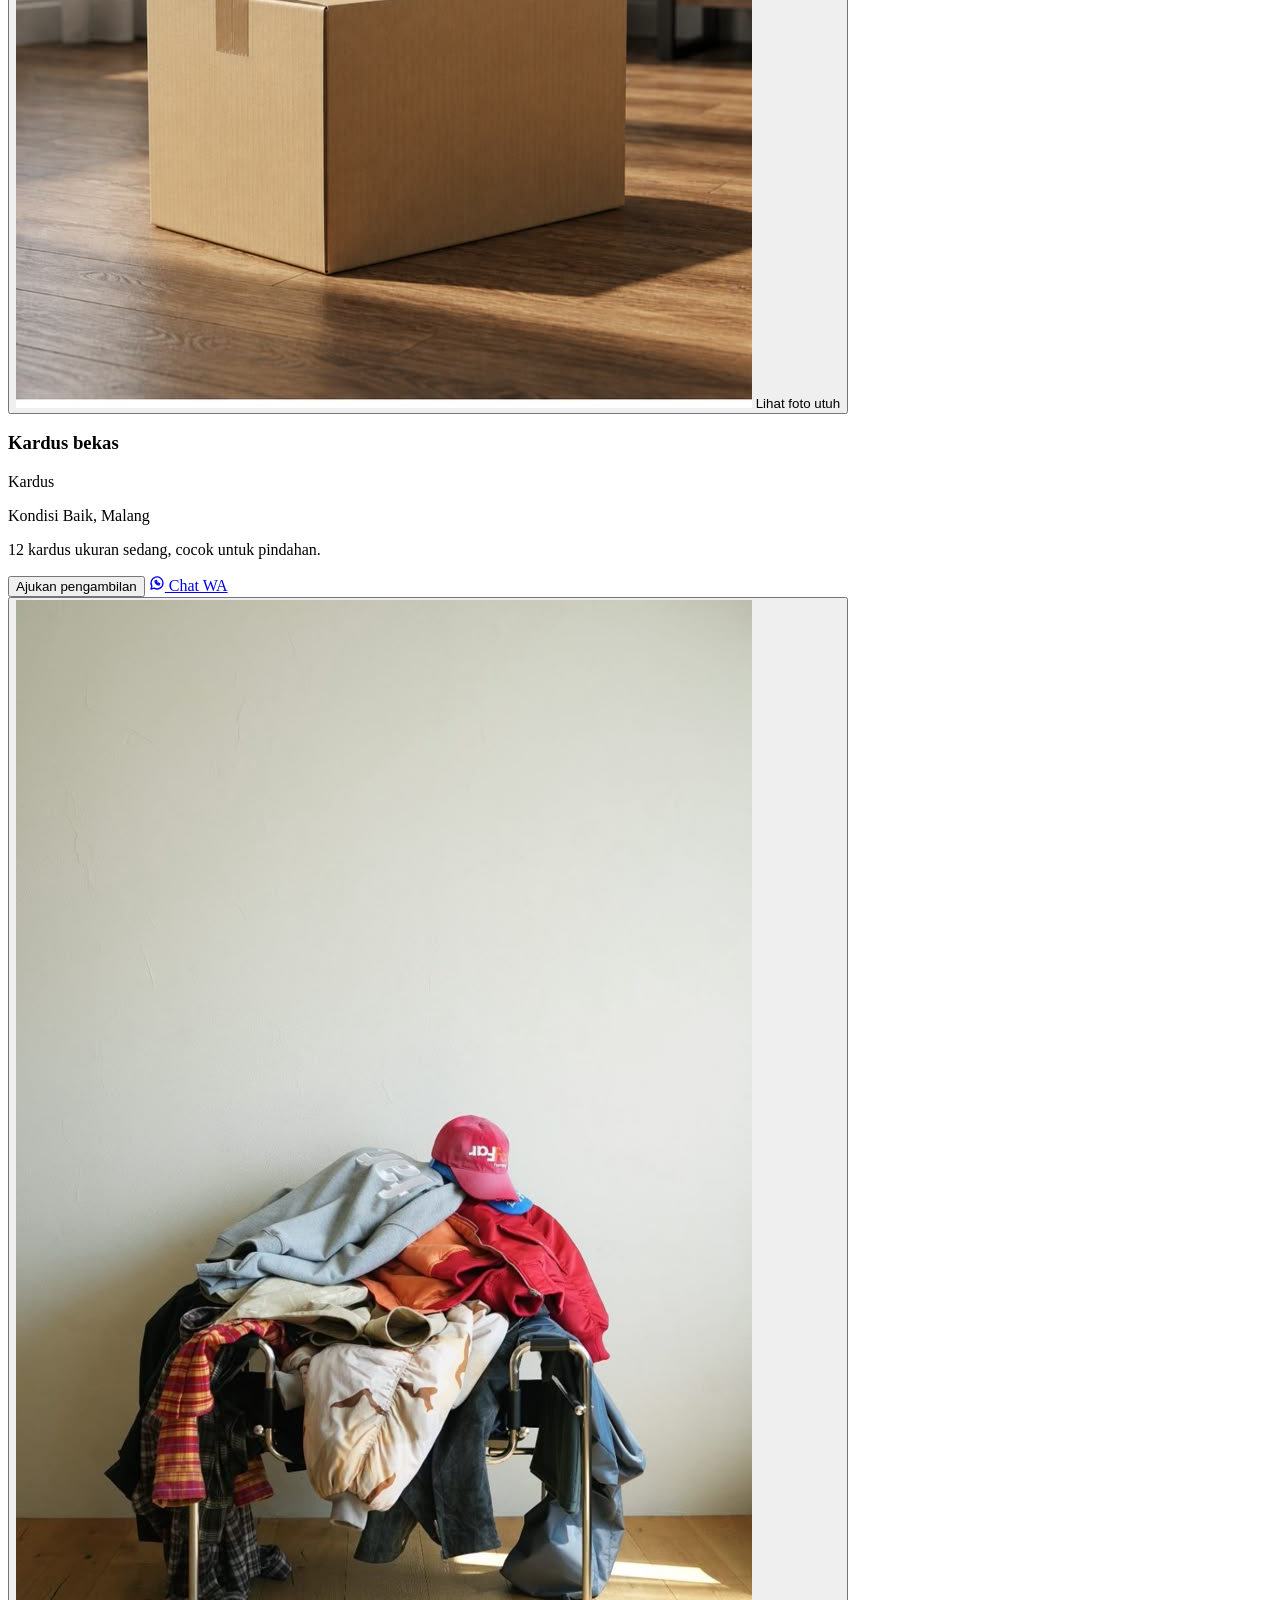
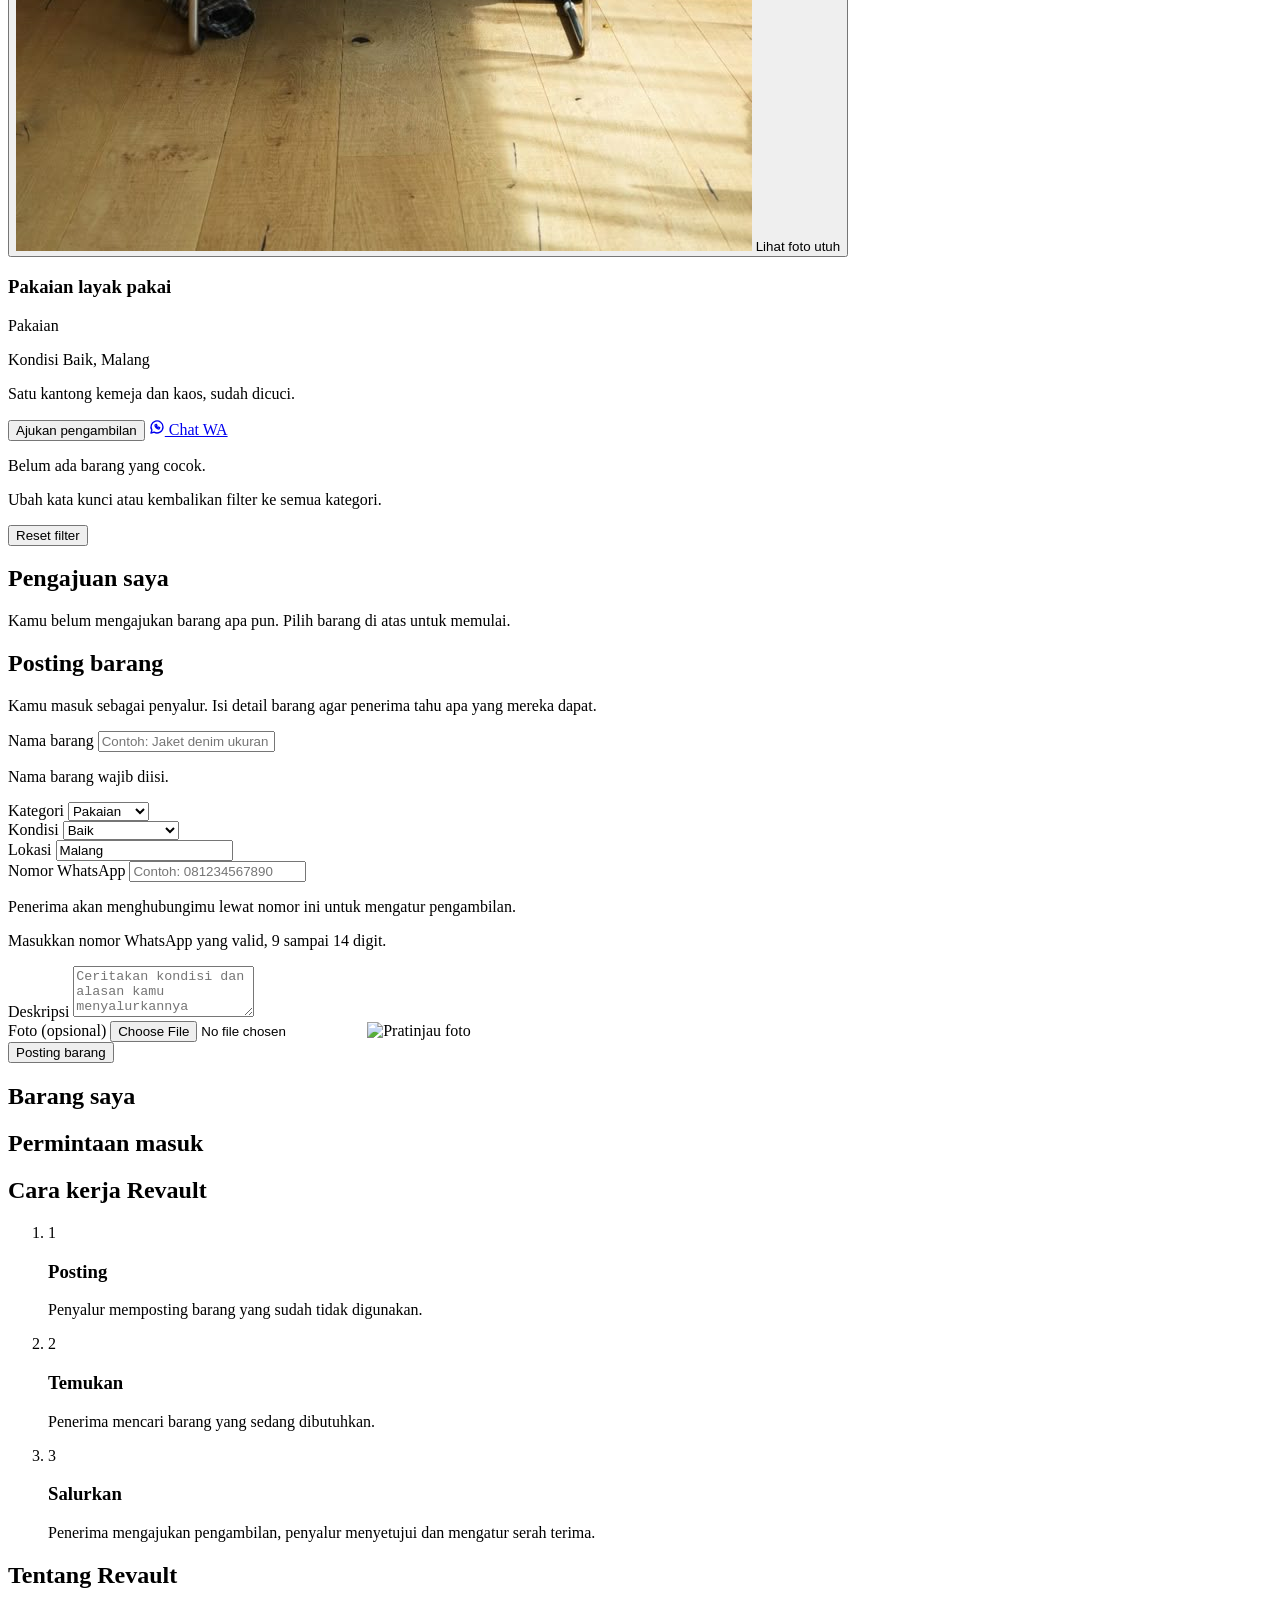
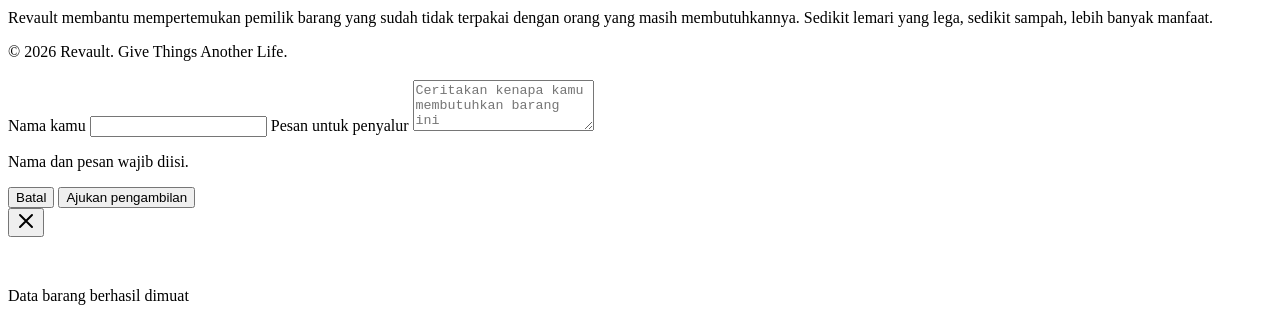
==== commit 0767bd2f: "Menambahkan controller, routing, validation dan rest API - Week 10" ====
--- a/index.html
+++ b/index.html
@@ -26,6 +26,8 @@
         <a href="#barang" class="nav-link hover:text-forest">Cari Barang</a>
         <a href="#inspirasi" class="nav-link hover:text-forest">Inspirasi</a>
         <a href="program.php" class="nav-link hover:text-forest">Program</a>
+        <!-- Tautan ke aplikasi Laravel (Program Management). Jalankan dulu: php artisan serve -->
+        <a href="http://127.0.0.1:8000/program" class="nav-link hover:text-forest">Kelola Program</a>
         <a href="#cara-kerja" class="nav-link hover:text-forest">Cara Kerja</a>
         <a href="#tentang" class="nav-link hover:text-forest">Tentang</a>
       </nav>
@@ -41,9 +43,9 @@
         </button>
       </div>
     </div>
-    <nav id="mobileNav"
-      class="md:hidden border-t border-forest/10 px-5 py-3 flex flex-col gap-3 text-sm font-medium">
-      <a href="#beranda">Beranda</a><a href="#barang">Cari Barang</a><a href="#inspirasi">Inspirasi</a><a href="program.php">Program</a><a
+    <nav id="mobileNav" class="md:hidden border-t border-forest/10 px-5 py-3 flex flex-col gap-3 text-sm font-medium">
+      <a href="#beranda">Beranda</a><a href="#barang">Cari Barang</a><a href="#inspirasi">Inspirasi</a><a
+        href="program.php">Program</a><a href="http://127.0.0.1:8000/program">Kelola Program</a><a
         href="#cara-kerja">Cara Kerja</a><a href="#tentang">Tentang</a>
     </nav>
   </header>
